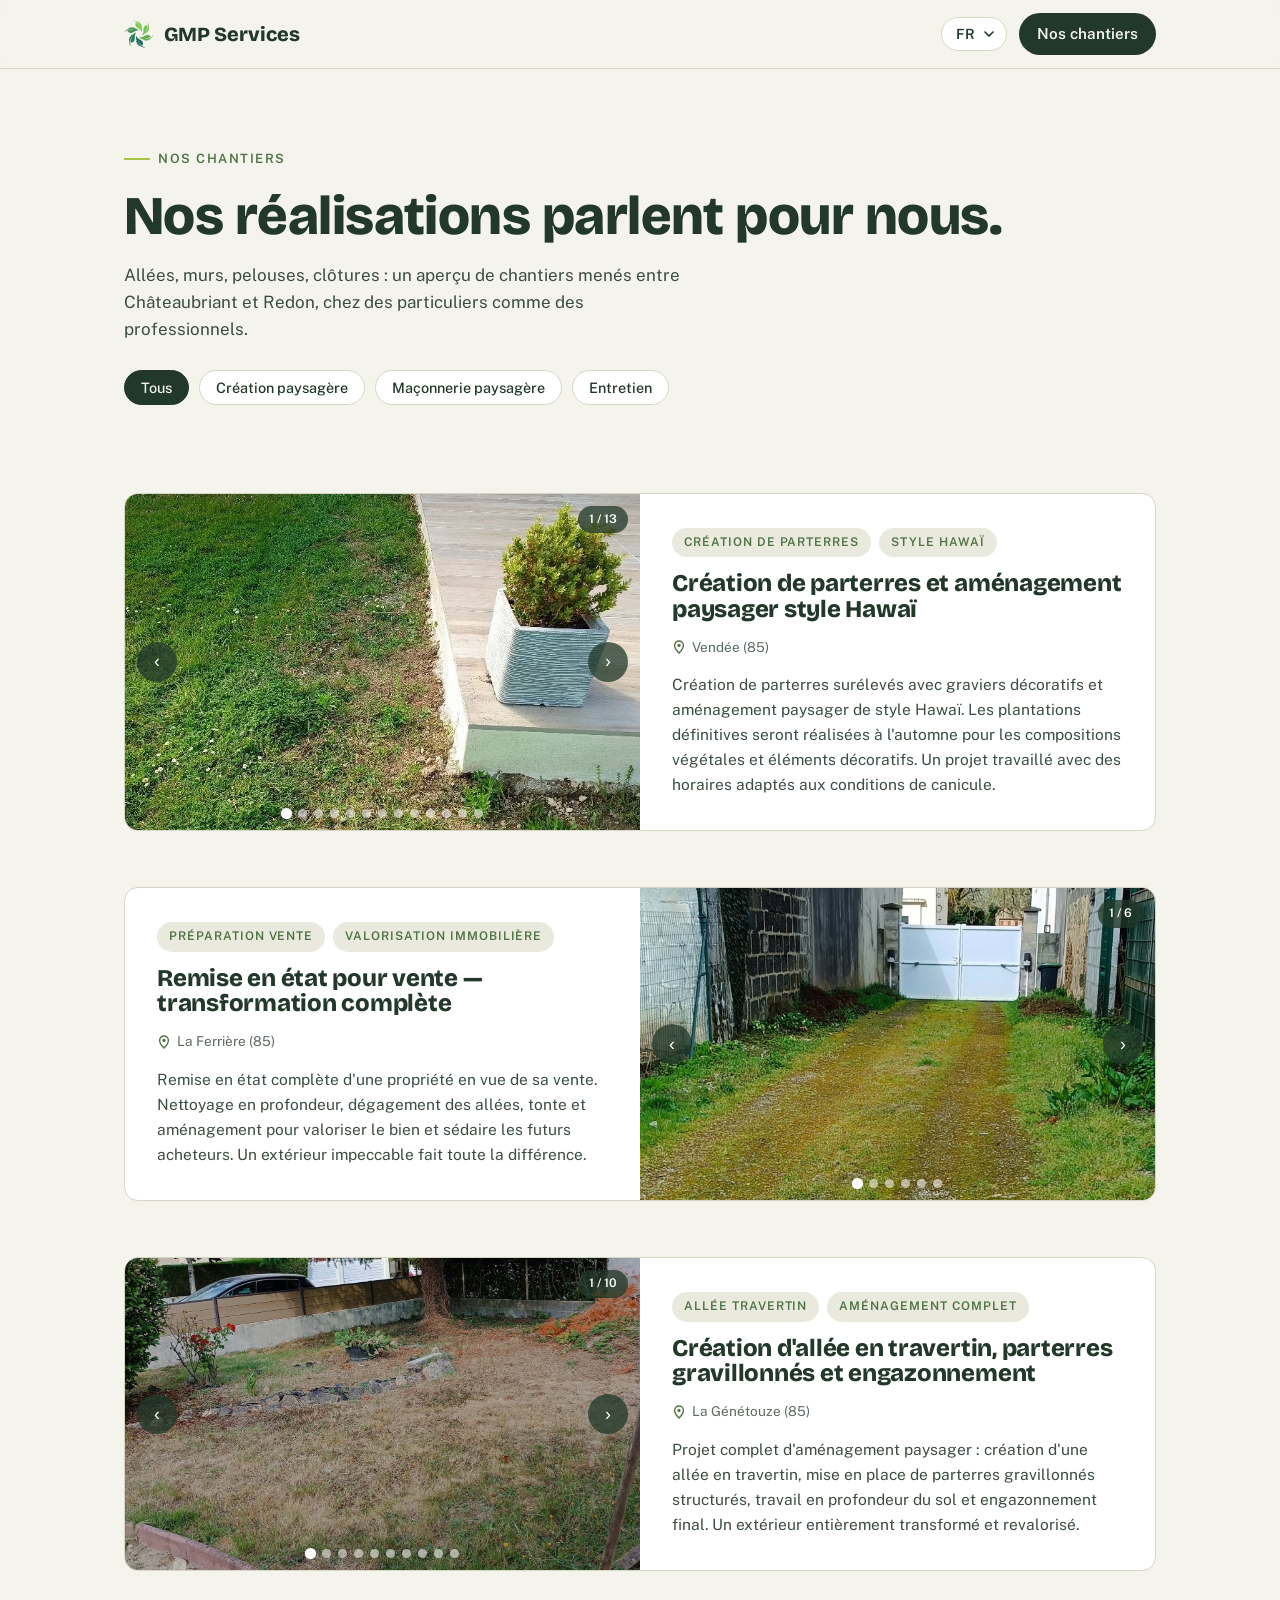
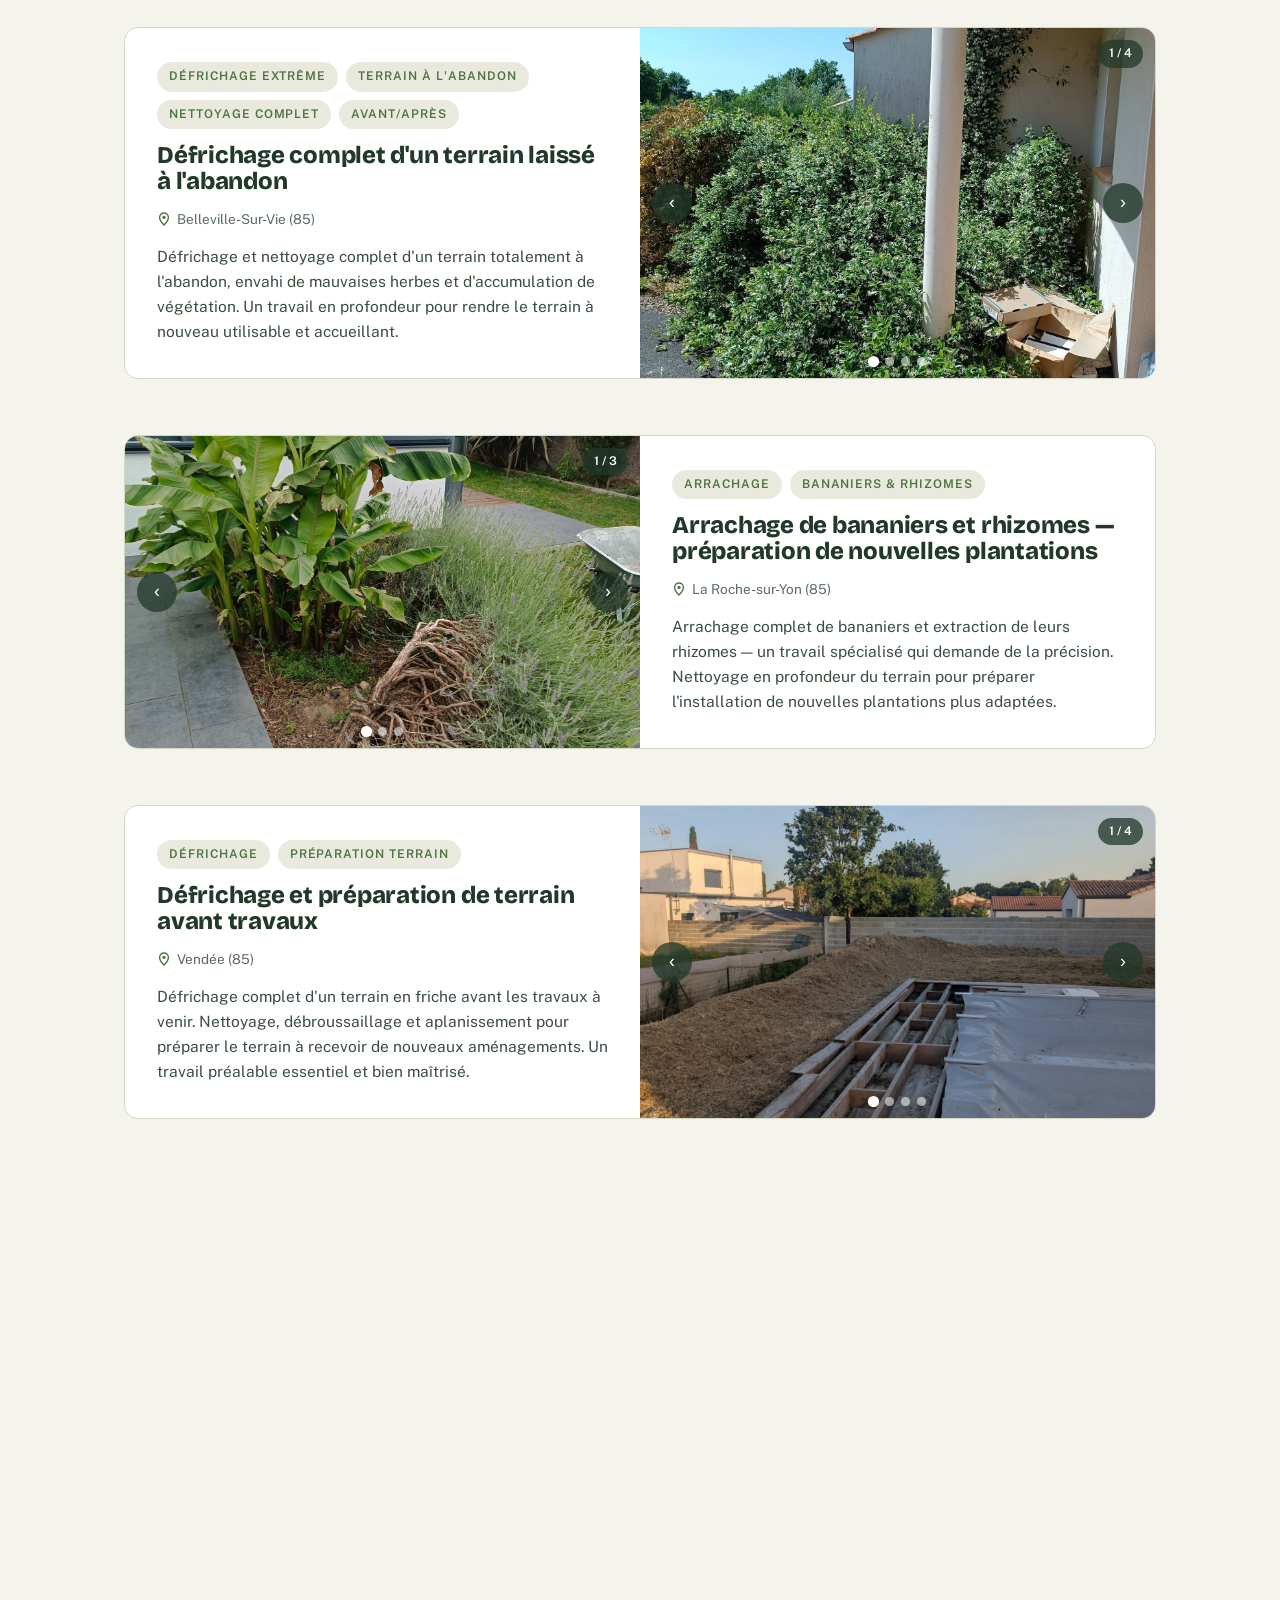
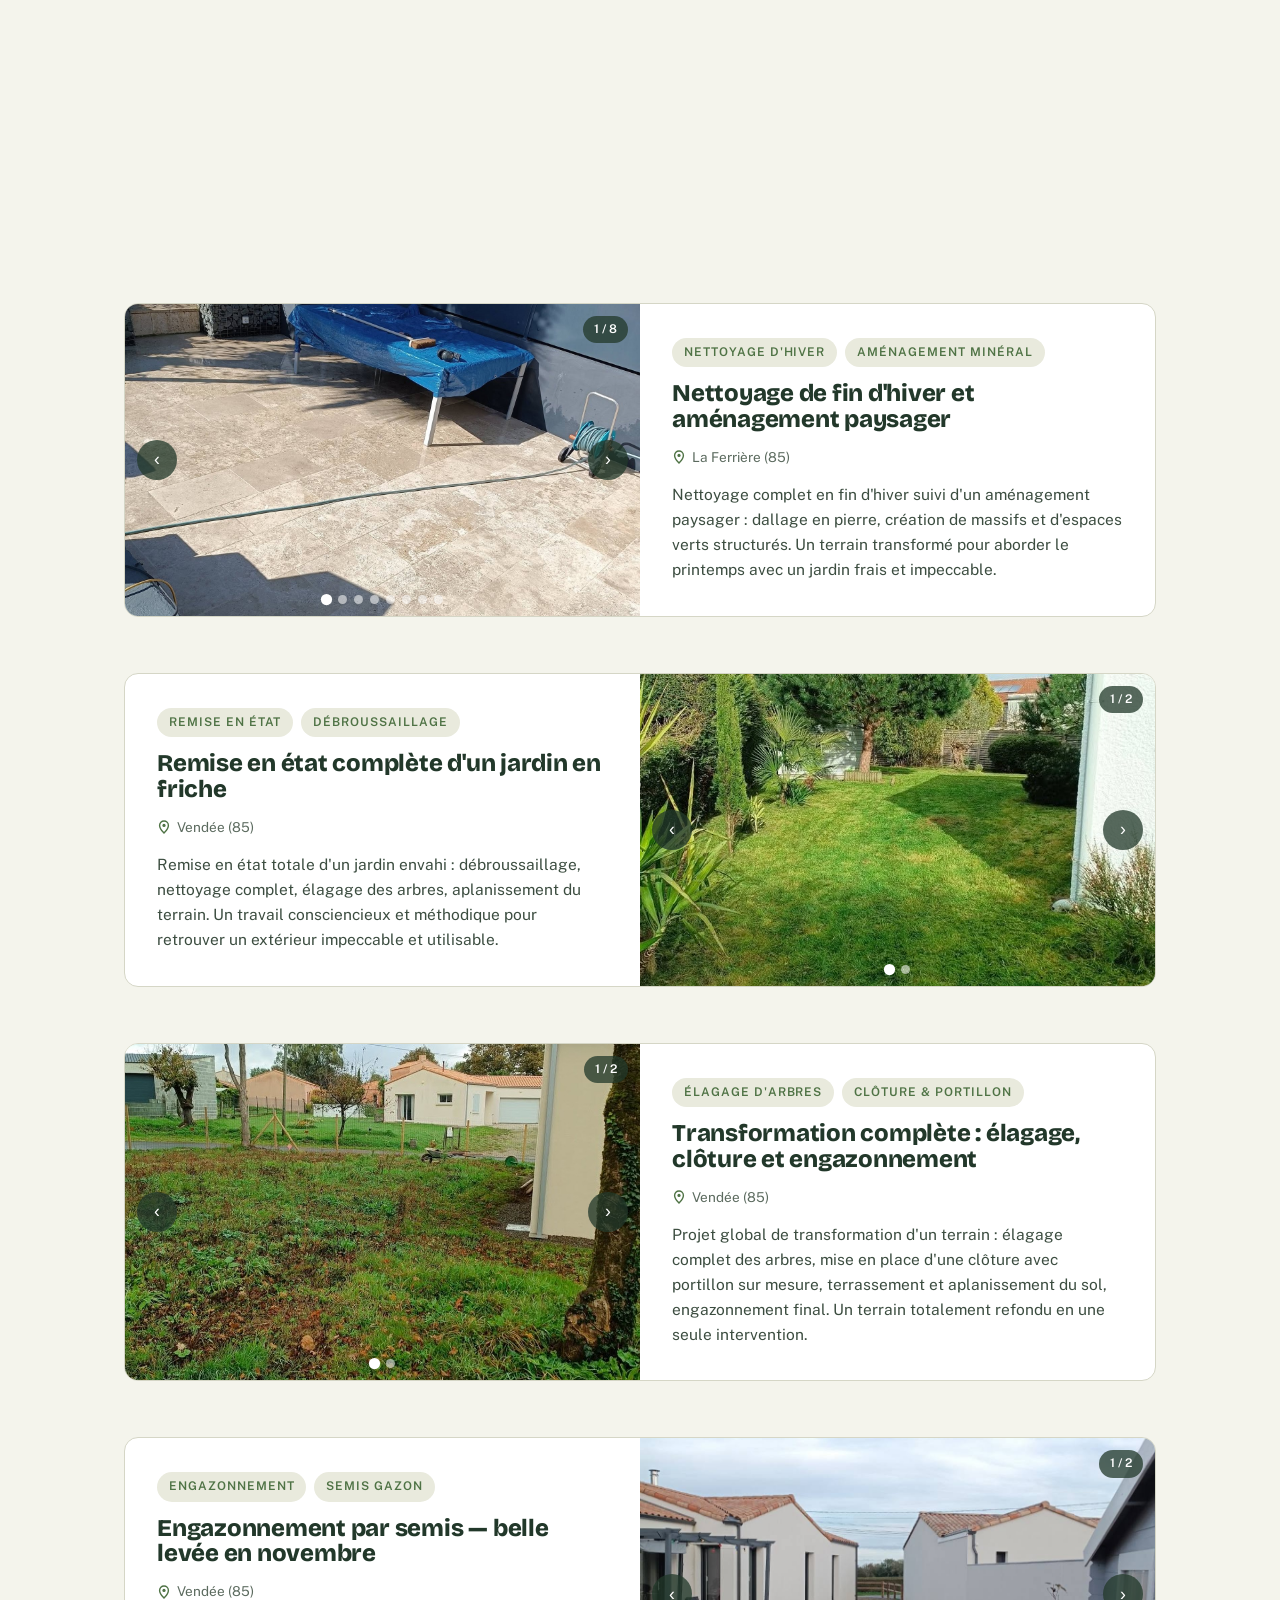
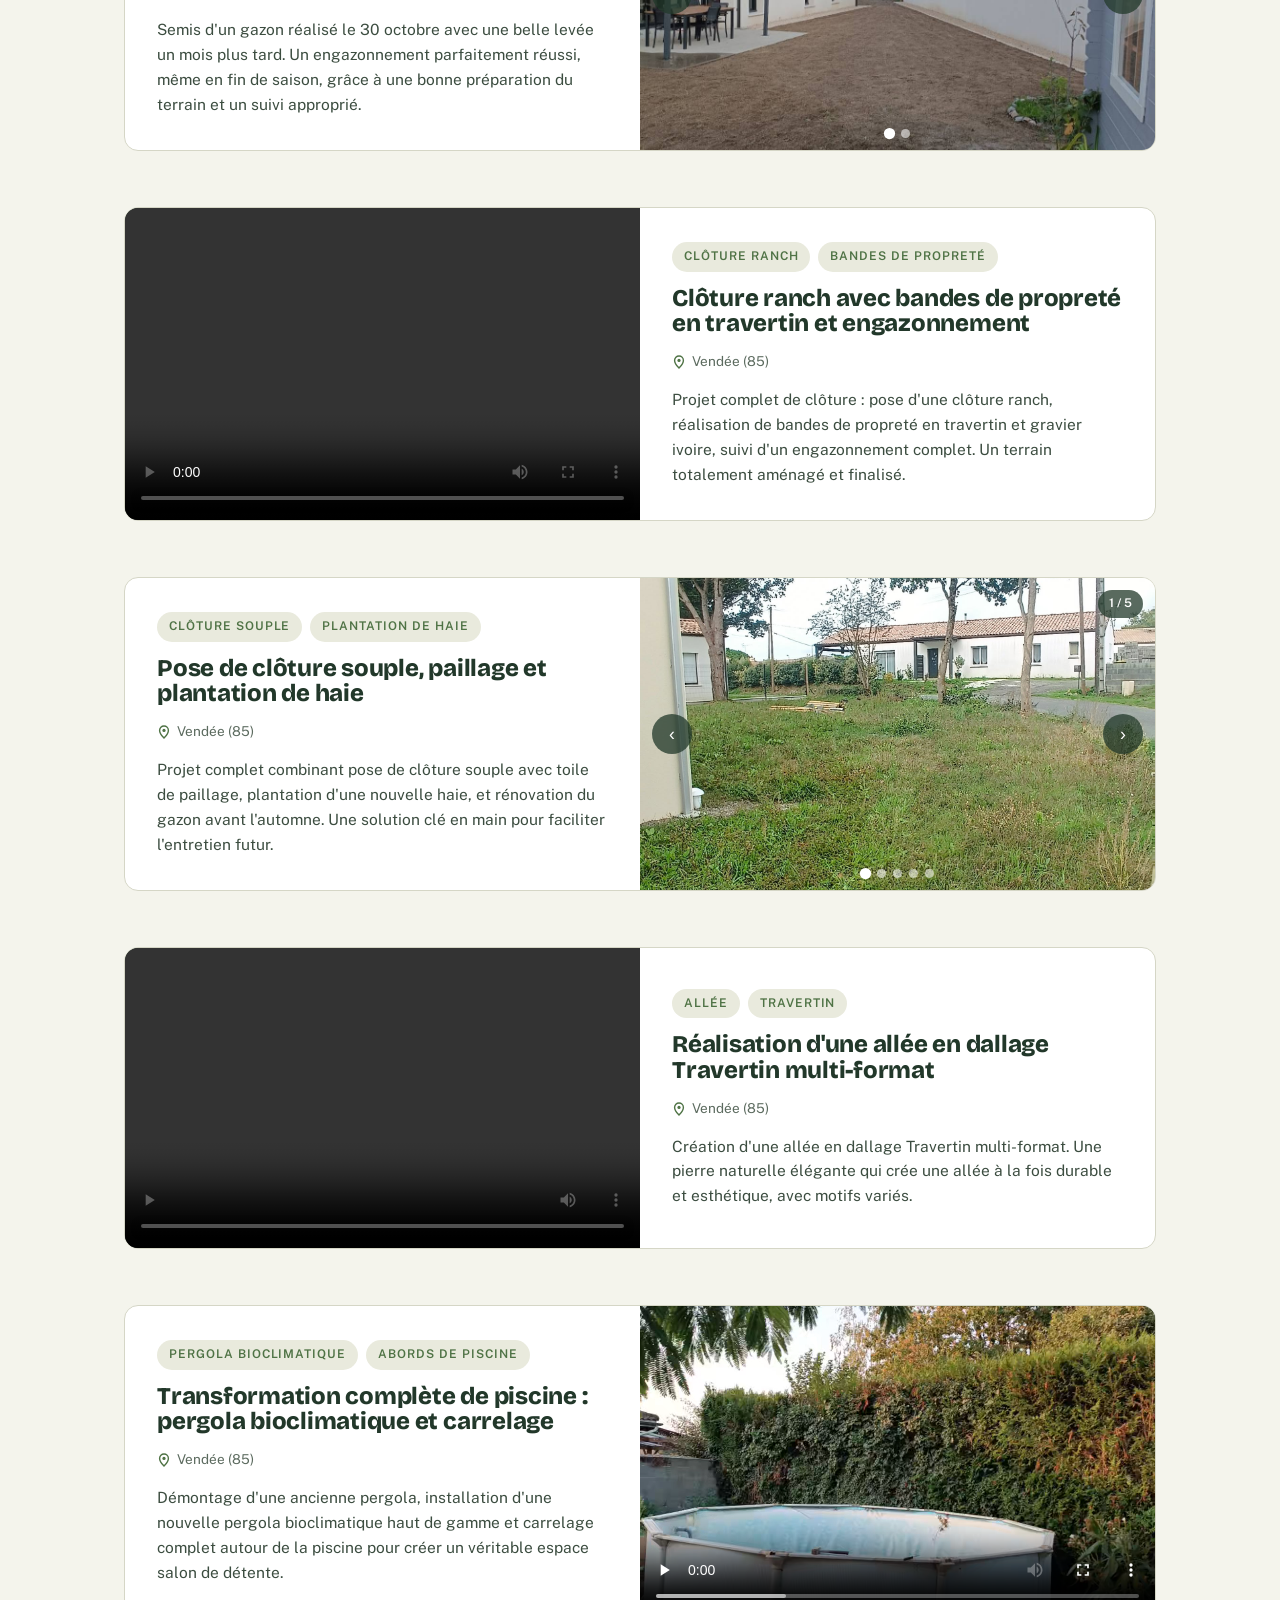
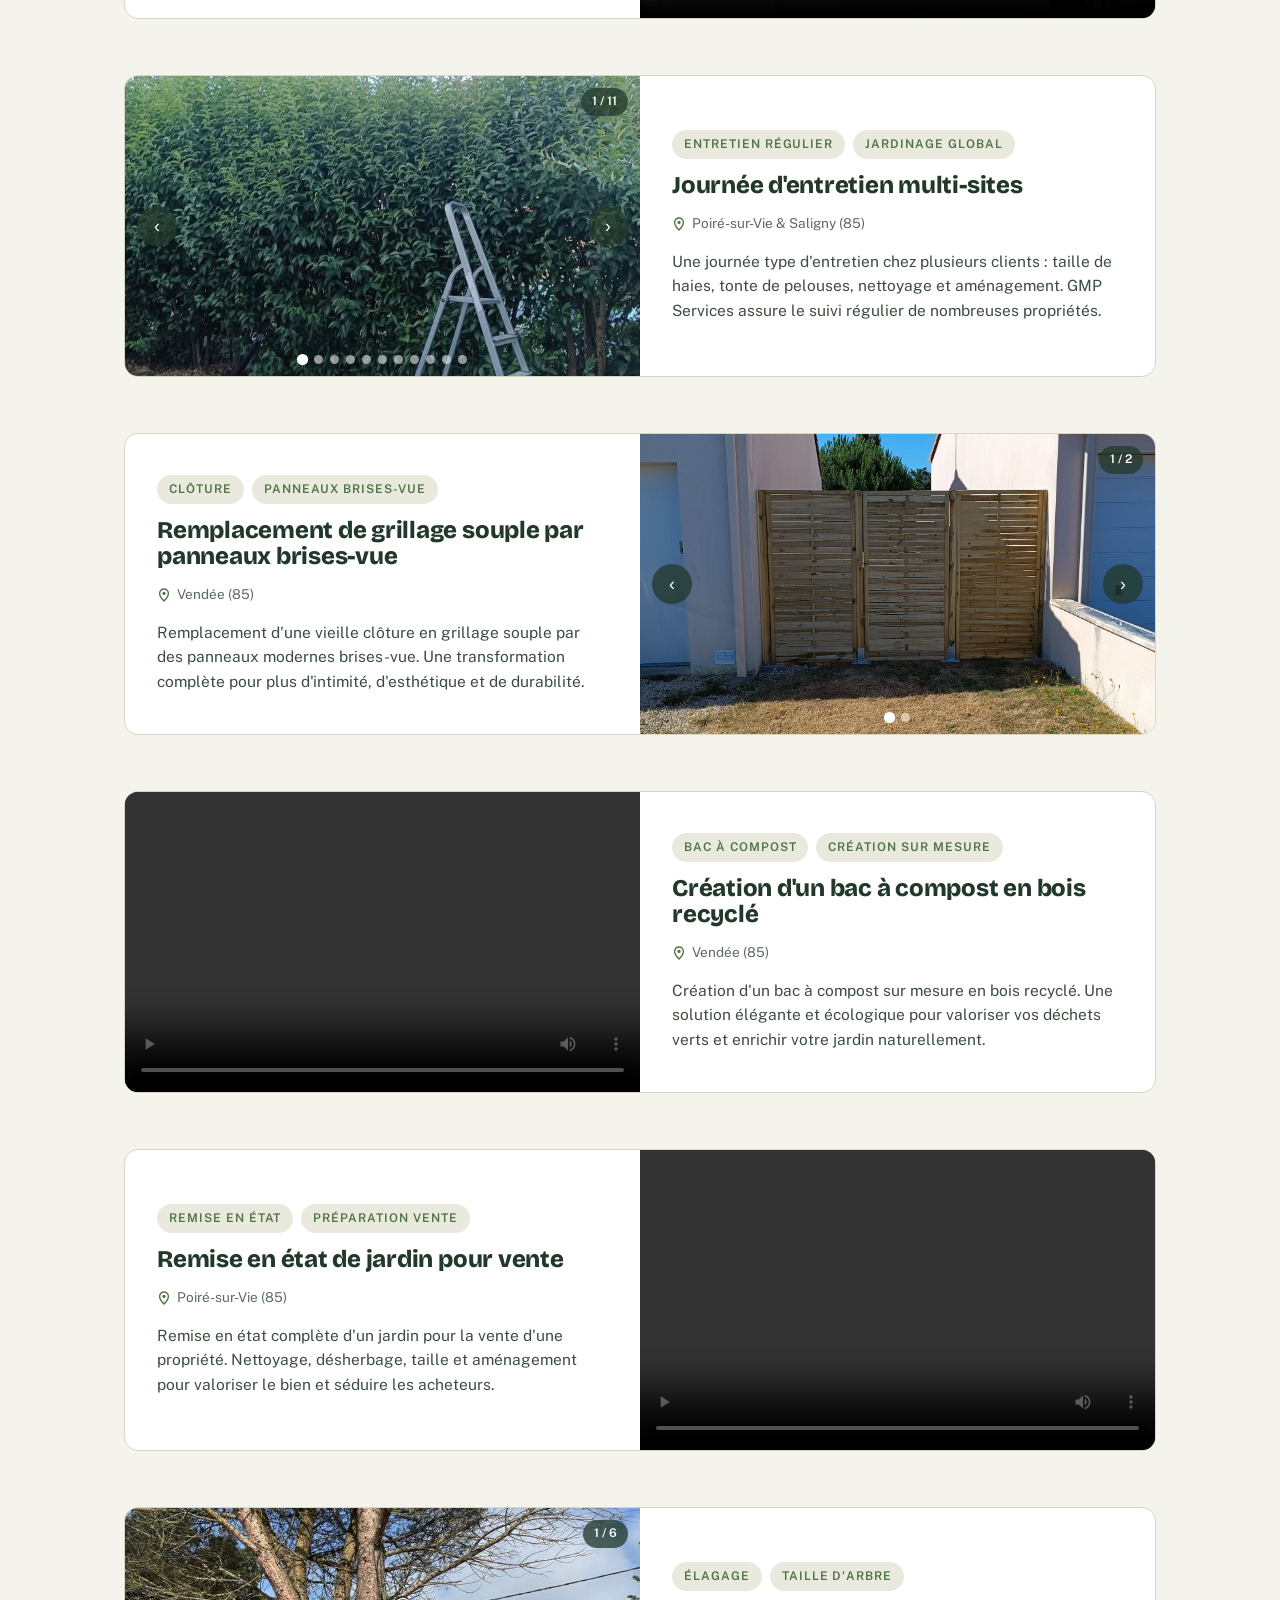
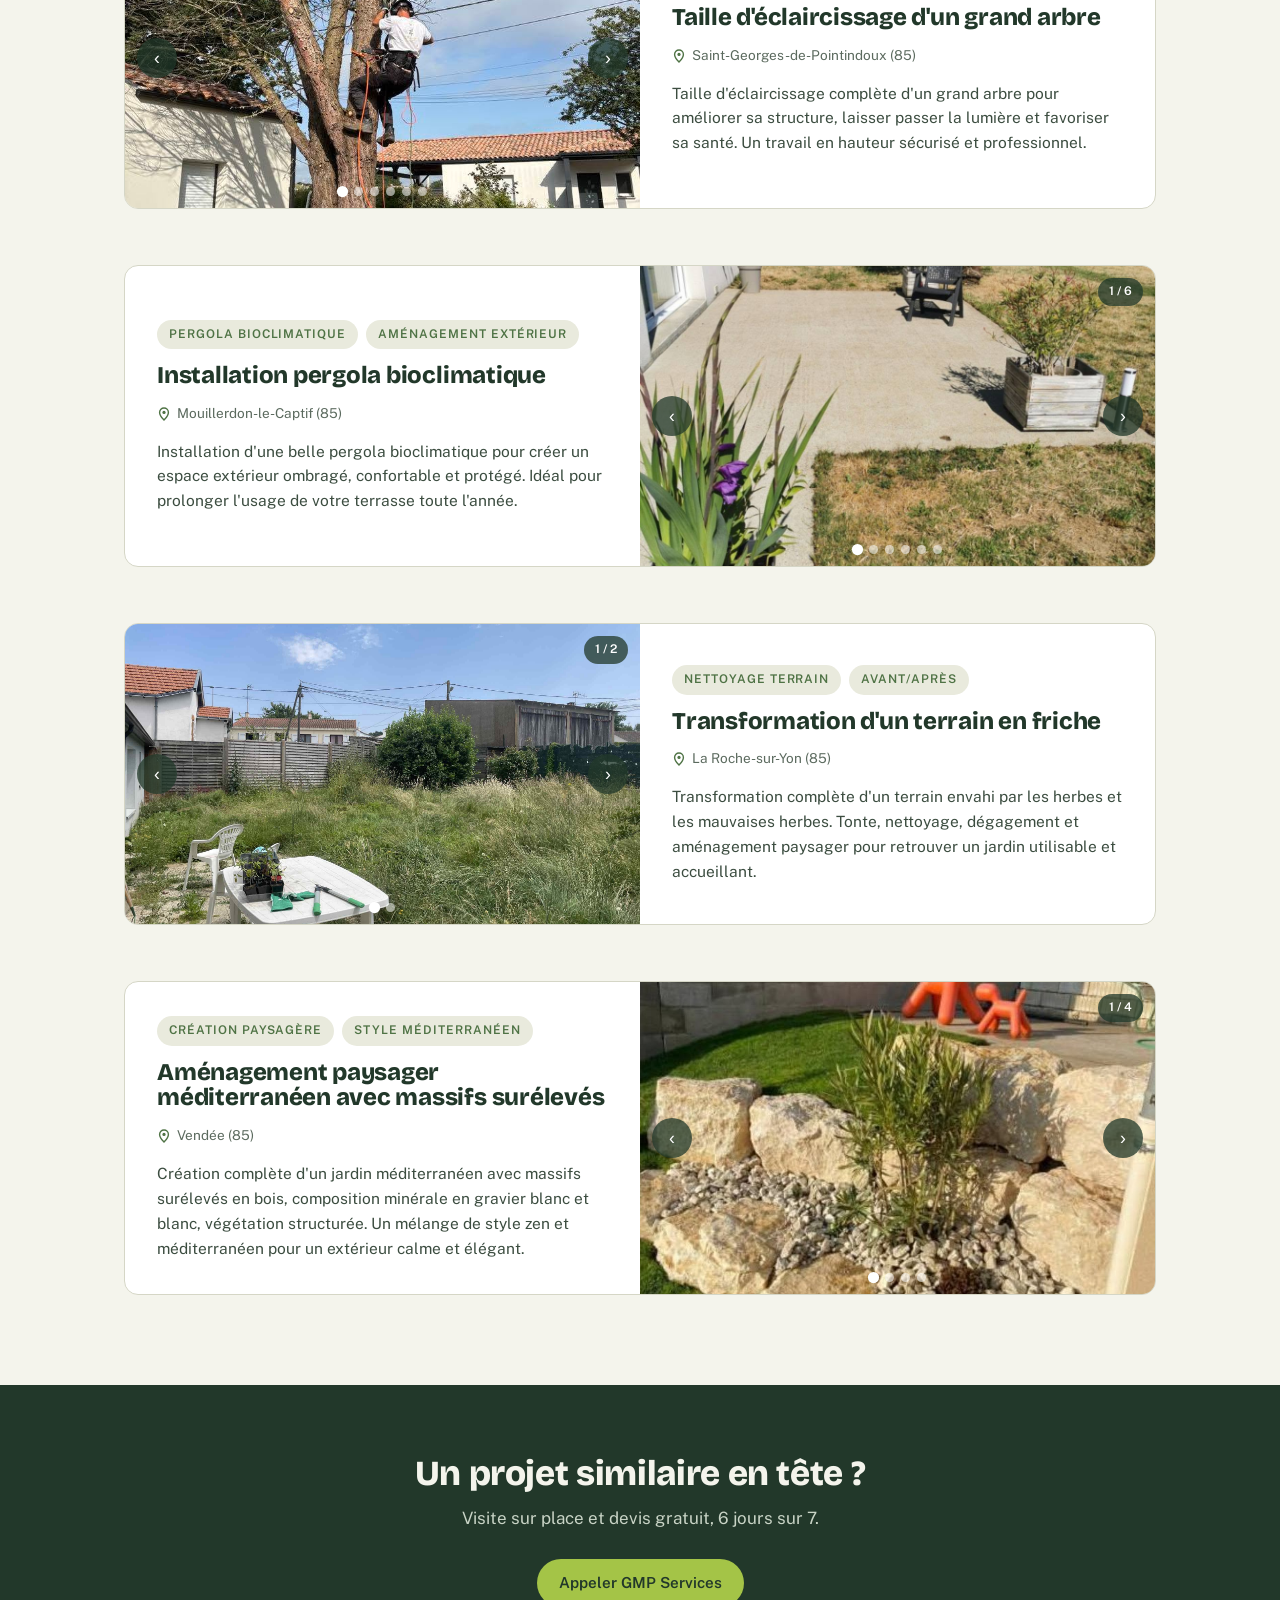
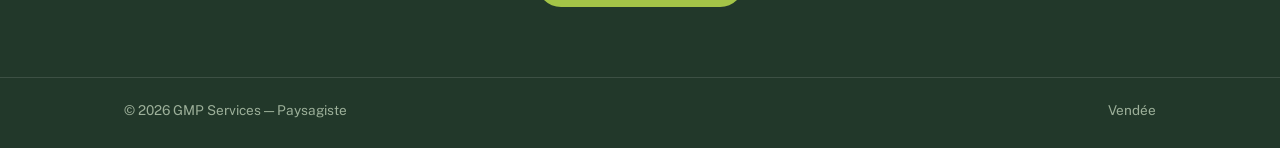
==== chantiers.html @ f5d2d81a "First commit" ====
<!DOCTYPE html>
<html lang="fr">
<head>
<meta charset="UTF-8">
<meta name="viewport" content="width=device-width, initial-scale=1.0">
<title>Nos chantiers — GMP Services, paysagiste</title>
<meta name="description" content="Découvrez les réalisations de GMP Services : allées, murs de soutènement, engazonnement, clôtures et entretien de jardins entre Châteaubriant et Redon.">
<link rel="preconnect" href="https://fonts.googleapis.com">
<link rel="preconnect" href="https://fonts.gstatic.com" crossorigin>
<link href="https://fonts.googleapis.com/css2?family=Bricolage+Grotesque:opsz,wght@12..96,400;12..96,600;12..96,800&family=Public+Sans:ital,wght@0,400;0,500;0,600;1,400&display=swap" rel="stylesheet">
<link rel="stylesheet" href="/assets/css/chantiers.css">
<link rel="icon" href="/assets/media/logo.svg" type="image/svg+xml">
</head>
<body>

<header>
  <div class="wrap nav">
    <a class="brand" href="/">
      <img src="/assets/media/logo.svg" alt="GMP Services" width="30" height="30">
      GMP Services
    </a>
    
    <div class="nav-actions">
      <select class="lang" id="lang-select" aria-label="Langue / Language">
        <option value="fr" selected>FR</option>
        <option value="en">EN</option>
      </select>
      <a class="btn" href="/chantiers.html" data-i18n="nav.chantiers">Nos chantiers</a>
    </div>
  </div>
</header>

<main>
  <div class="page-head">
    <div class="wrap">
      <span class="eyebrow" data-i18n="head.eyebrow">Nos chantiers</span>
      <h1 data-i18n="head.title">Nos réalisations parlent pour nous.</h1>
      <p data-i18n="head.lede">Allées, murs, pelouses, clôtures : un aperçu de chantiers menés entre Châteaubriant et Redon, chez des particuliers comme des professionnels.</p>
      <div class="filters" id="filters" role="group" aria-label="Filtrer les chantiers">
        <button class="active" data-filter="all" data-i18n="filter.all">Tous</button>
        <button data-filter="creation" data-i18n="filter.creation">Création paysagère</button>
        <button data-filter="maconnerie" data-i18n="filter.maconnerie">Maçonnerie paysagère</button>
        <button data-filter="entretien" data-i18n="filter.entretien">Entretien</button>
      </div>
    </div>
  </div>

  <div class="wrap">
    <div class="chantiers" id="chantiers"><!-- généré par le script --></div>
  </div>

  <div class="cta-band">
    <h2 data-i18n="cta.title">Un projet similaire en tête ?</h2>
    <p data-i18n="cta.lede">Visite sur place et devis gratuit, 6 jours sur 7.</p>
    <!-- TODO : remplacer par le vrai numéro -->
    <a class="btn leaf" href="tel:+33764430107" data-i18n="cta.btn">Appeler GMP Services</a>
  </div>
</main>

<footer>
  <div class="wrap">
    <span data-i18n="footer.left">© 2026 GMP Services — Paysagiste</span>
    <span data-i18n="footer.right">Vendée</span>
  </div>
</footer>


<script src="/assets/js/chantiers.js"></script>

</body>
</html>
---- assets/css/chantiers.css ----
:root {
     --ink: #22382a;
     --moss: #4f7345;
     --leaf: #a4c447;
     --stone: #a89f8d;
     --paper: #f4f4ec;
     --paper-2: #e9eadd;
     --line: #d5d6c6;
     --radius: 14px;
     --max: 1080px;
 }

 * {
     margin: 0;
     padding: 0;
     box-sizing: border-box
 }

 html {
     scroll-behavior: smooth
 }

 body {
     font-family: "Public Sans", system-ui, sans-serif;
     color: var(--ink);
     background: var(--paper);
     line-height: 1.6;
     font-size: 17px
 }

 h1,
 h2,
 h3 {
     font-family: "Bricolage Grotesque", sans-serif;
     line-height: 1.08;
     letter-spacing: -.01em
 }

 a {
     color: inherit
 }

 .wrap {
     max-width: var(--max);
     margin: 0 auto;
     padding: 0 24px
 }

 /* ---------- Header (identique à l'accueil) ---------- */
 header {
     position: sticky;
     top: 0;
     z-index: 50;
     background: rgba(244, 244, 236, .92);
     backdrop-filter: blur(8px);
     border-bottom: 1px solid var(--line)
 }

 .nav {
     display: flex;
     align-items: center;
     justify-content: space-between;
     height: 68px;
     gap: 14px
 }

 .brand {
     display: flex;
     align-items: center;
     gap: 10px;
     text-decoration: none;
     font-family: "Bricolage Grotesque", sans-serif;
     font-weight: 800;
     font-size: 1.25rem
 }

 .nav ul {
     display: flex;
     gap: 28px;
     list-style: none
 }

 .nav ul a {
     text-decoration: none;
     font-weight: 500;
     font-size: .95rem;
     opacity: .85
 }

 .nav ul a:hover {
     opacity: 1;
     color: var(--moss)
 }

 .nav ul a.active {
     color: var(--moss);
     opacity: 1;
     font-weight: 600
 }

 .nav-actions {
     display: flex;
     align-items: center;
     gap: 12px
 }

 .btn {
     display: inline-block;
     background: var(--ink);
     color: var(--paper);
     text-decoration: none;
     font-weight: 600;
     padding: 12px 22px;
     border-radius: 999px;
     font-size: .95rem;
     transition: background .2s ease, transform .2s ease
 }

 .btn:hover {
     background: var(--moss);
     transform: translateY(-1px)
 }

 .btn.leaf {
     background: var(--leaf);
     color: var(--ink)
 }

 .btn.leaf:hover {
     background: #b5d45c
 }

 .nav .btn {
     padding: 9px 18px
 }

 .lang {
     font-family: inherit;
     font-size: .88rem;
     font-weight: 600;
     color: var(--ink);
     background: #fff;
     border: 1px solid var(--line);
     border-radius: 999px;
     padding: 8px 30px 8px 14px;
     cursor: pointer;
     appearance: none;
     background-image: url("data:image/svg+xml;charset=utf-8,%3Csvg xmlns='http://www.w3.org/2000/svg' width='10' height='6'%3E%3Cpath d='M1 1l4 4 4-4' stroke='%2322382a' stroke-width='1.6' fill='none' stroke-linecap='round'/%3E%3C/svg%3E");
     background-repeat: no-repeat;
     background-position: right 12px center;
 }

 .lang:hover {
     border-color: var(--moss)
 }

 @media(max-width:820px) {
     .nav ul {
         display: none
     }
 }

 /* ---------- Intro ---------- */
 .page-head {
     padding: 72px 0 40px
 }

 .eyebrow {
     display: inline-flex;
     align-items: center;
     gap: 8px;
     font-size: .8rem;
     font-weight: 600;
     text-transform: uppercase;
     letter-spacing: .12em;
     color: var(--moss);
     margin-bottom: 18px
 }

 .eyebrow::before {
     content: "";
     width: 26px;
     height: 2px;
     background: var(--leaf)
 }

 .page-head h1 {
     font-size: clamp(2.2rem, 5vw, 3.4rem);
     font-weight: 800;
     margin-bottom: 16px
 }

 .page-head p {
     max-width: 56ch;
     color: #3c4d40
 }

 /* ---------- Filtres ---------- */
 .filters {
     display: flex;
     gap: 10px;
     flex-wrap: wrap;
     padding: 26px 0 8px
 }

 .filters button {
     font-family: inherit;
     font-size: .9rem;
     font-weight: 500;
     cursor: pointer;
     background: #fff;
     border: 1px solid var(--line);
     border-radius: 999px;
     padding: 8px 16px;
     color: var(--ink);
     transition: background .2s ease, border-color .2s ease;
 }

 .filters button:hover {
     border-color: var(--moss)
 }

 .filters button.active {
     background: var(--ink);
     color: var(--paper);
     border-color: var(--ink)
 }

 /* ---------- Chantiers ---------- */
 .chantiers {
     display: flex;
     flex-direction: column;
     gap: 56px;
     padding: 40px 0 90px
 }

 .chantier {
     display: grid;
     grid-template-columns: 1fr 1fr;
     gap: 0;
     background: #fff;
     border: 1px solid var(--line);
     border-radius: var(--radius);
     overflow: hidden;
 }

 .chantier:nth-child(even) .carousel {
     order: 2
 }

 @media(max-width:860px) {
     .chantier {
         grid-template-columns: 1fr
     }

     .chantier:nth-child(even) .carousel {
         order: 0
     }
 }

 .chantier.hidden {
     display: none
 }

 .chantier-body {
     padding: 34px 32px;
     display: flex;
     flex-direction: column;
     gap: 14px;
     justify-content: center
 }

 .chantier-tags {
     display: flex;
     gap: 8px;
     flex-wrap: wrap
 }

 .tag {
     font-size: .75rem;
     font-weight: 600;
     text-transform: uppercase;
     letter-spacing: .08em;
     background: var(--paper-2);
     border-radius: 999px;
     padding: 5px 12px;
     color: var(--moss)
 }

 .chantier-body h2 {
     font-size: 1.5rem;
     font-weight: 800
 }

 .chantier-body .lieu {
     font-size: .85rem;
     color: #5b6a5e;
     display: flex;
     align-items: center;
     gap: 6px
 }

 .chantier-body p.desc {
     font-size: .97rem;
     color: #3c4d40
 }

 /* ---------- Carousel ---------- */
 .carousel {
     position: relative;
     background: var(--paper-2);
     min-height: 300px
 }

 .track {
     display: flex;
     height: 100%;
     overflow-x: auto;
     scroll-snap-type: x mandatory;
     scrollbar-width: none;
     -webkit-overflow-scrolling: touch
 }

 .track::-webkit-scrollbar {
     display: none
 }

 .slide {
     flex: 0 0 100%;
     scroll-snap-align: center;
     position: relative;
     min-height: 300px
 }

 .slide img,
 .slide video {
     position: absolute;
     inset: 0;
     width: 100%;
     height: 100%;
     object-fit: cover;
     display: block
 }

 .slide video {
     background: #1a2a1f
 }

 @media(max-width:860px) {

     .carousel,
     .slide {
         min-height: 260px
     }
 }

 .car-btn {
     position: absolute;
     top: 50%;
     transform: translateY(-50%);
     z-index: 2;
     width: 40px;
     height: 40px;
     border-radius: 50%;
     border: none;
     cursor: pointer;
     background: rgba(34, 56, 42, .75);
     color: #fff;
     font-size: 1.1rem;
     line-height: 1;
     display: grid;
     place-items: center;
     transition: background .2s ease;
 }

 .car-btn:hover {
     background: var(--ink)
 }

 .car-btn.prev {
     left: 12px
 }

 .car-btn.next {
     right: 12px
 }

 .car-dots {
     position: absolute;
     bottom: 12px;
     left: 0;
     right: 0;
     display: flex;
     gap: 7px;
     justify-content: center;
     z-index: 2
 }

 .car-dots button {
     width: 9px;
     height: 9px;
     border-radius: 50%;
     border: none;
     cursor: pointer;
     background: rgba(255, 255, 255, .55);
     padding: 0
 }

 .car-dots button.active {
     background: #fff;
     transform: scale(1.25)
 }

 .media-count {
     position: absolute;
     top: 12px;
     right: 12px;
     z-index: 2;
     background: rgba(34, 56, 42, .75);
     color: #fff;
     font-size: .75rem;
     font-weight: 600;
     border-radius: 999px;
     padding: 4px 11px;
 }

 /* ---------- CTA bas de page ---------- */
 .cta-band {
     background: var(--ink);
     color: var(--paper);
     text-align: center;
     padding: 70px 24px
 }

 .cta-band h2 {
     font-size: clamp(1.6rem, 3vw, 2.2rem);
     font-weight: 800;
     margin-bottom: 12px
 }

 .cta-band p {
     color: #c9d4c6;
     margin-bottom: 26px
 }

 footer {
     background: var(--ink);
     color: #9db09a;
     font-size: .85rem;
     border-top: 1px solid rgba(255, 255, 255, .12)
 }

 footer .wrap {
     display: flex;
     justify-content: space-between;
     gap: 16px;
     flex-wrap: wrap;
     padding-top: 22px;
     padding-bottom: 26px
 }

 .reveal {
     opacity: 0;
     transform: translateY(18px);
     transition: opacity .6s ease, transform .6s ease
 }

 .reveal.in {
     opacity: 1;
     transform: none
 }

 @media (prefers-reduced-motion: reduce) {
     html {
         scroll-behavior: auto
     }

     .reveal {
         opacity: 1;
         transform: none;
         transition: none
     }

     .track {
         scroll-behavior: auto
     }
 }
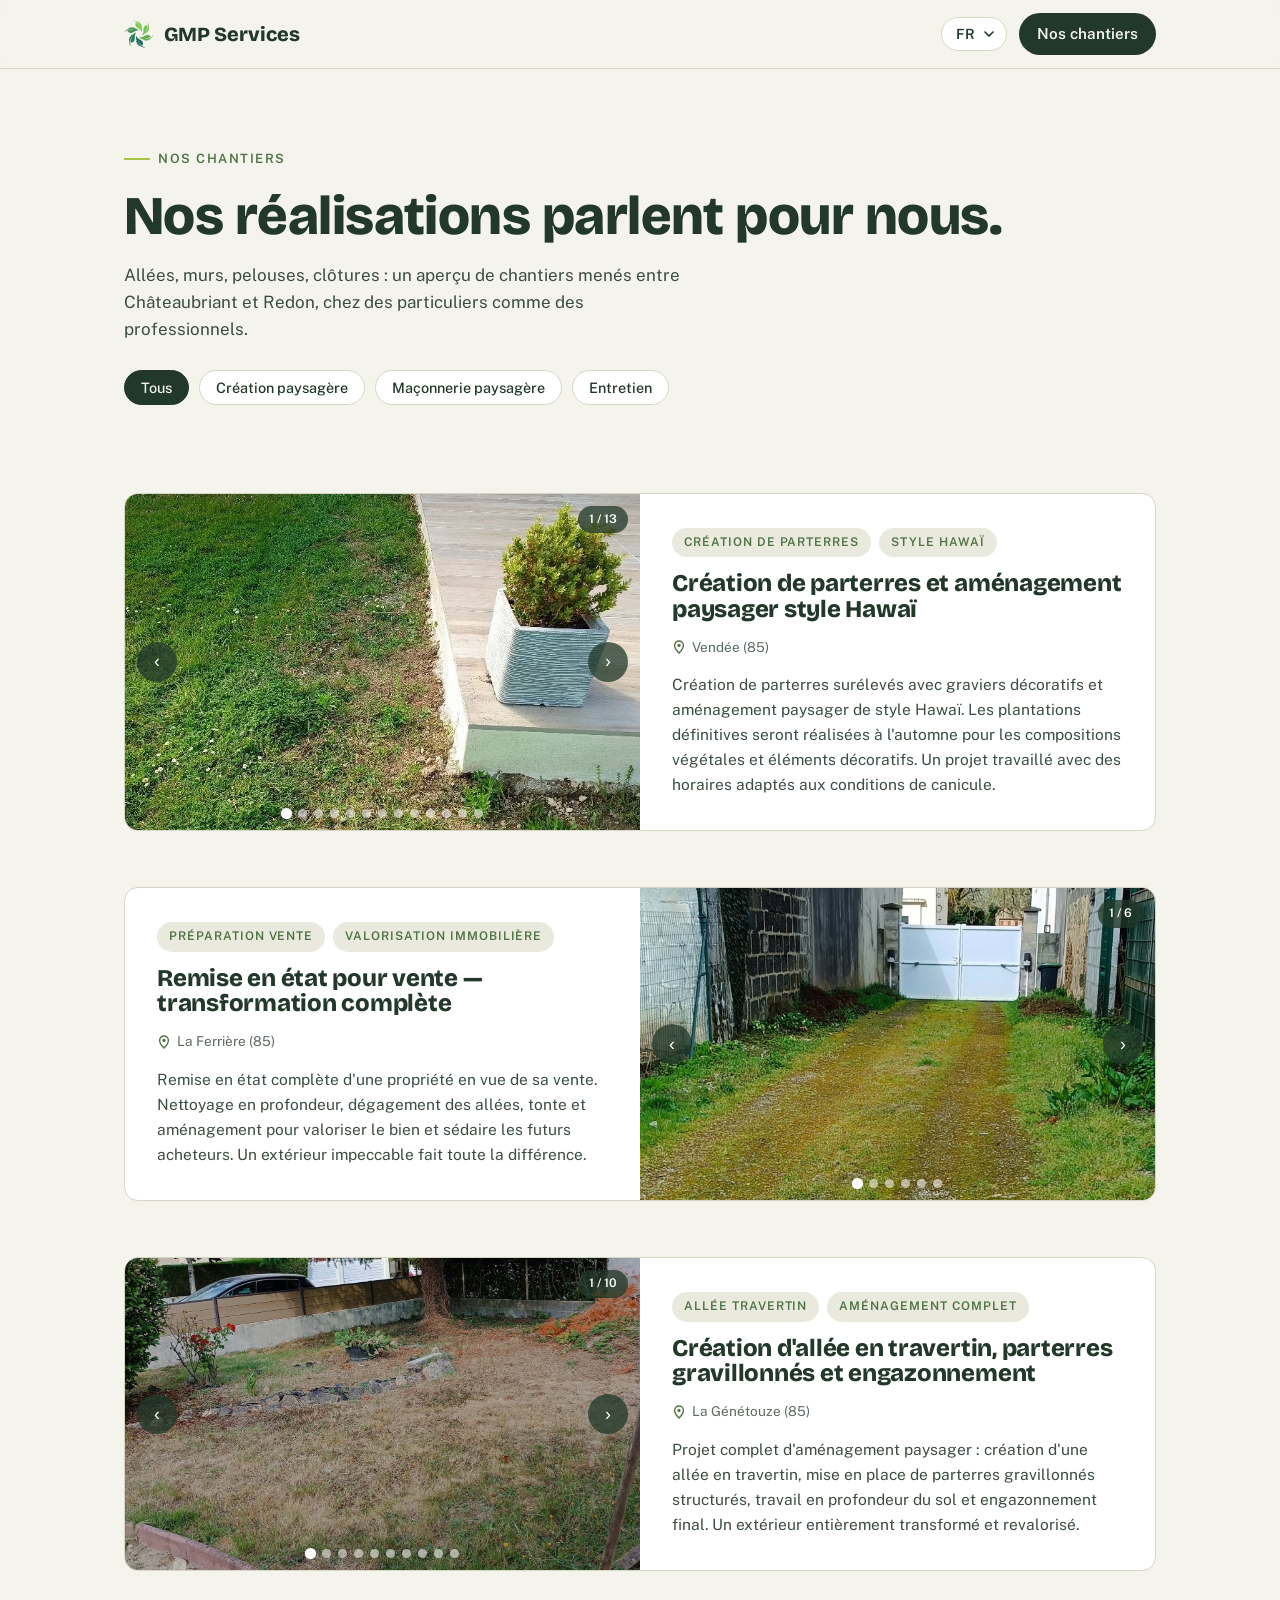
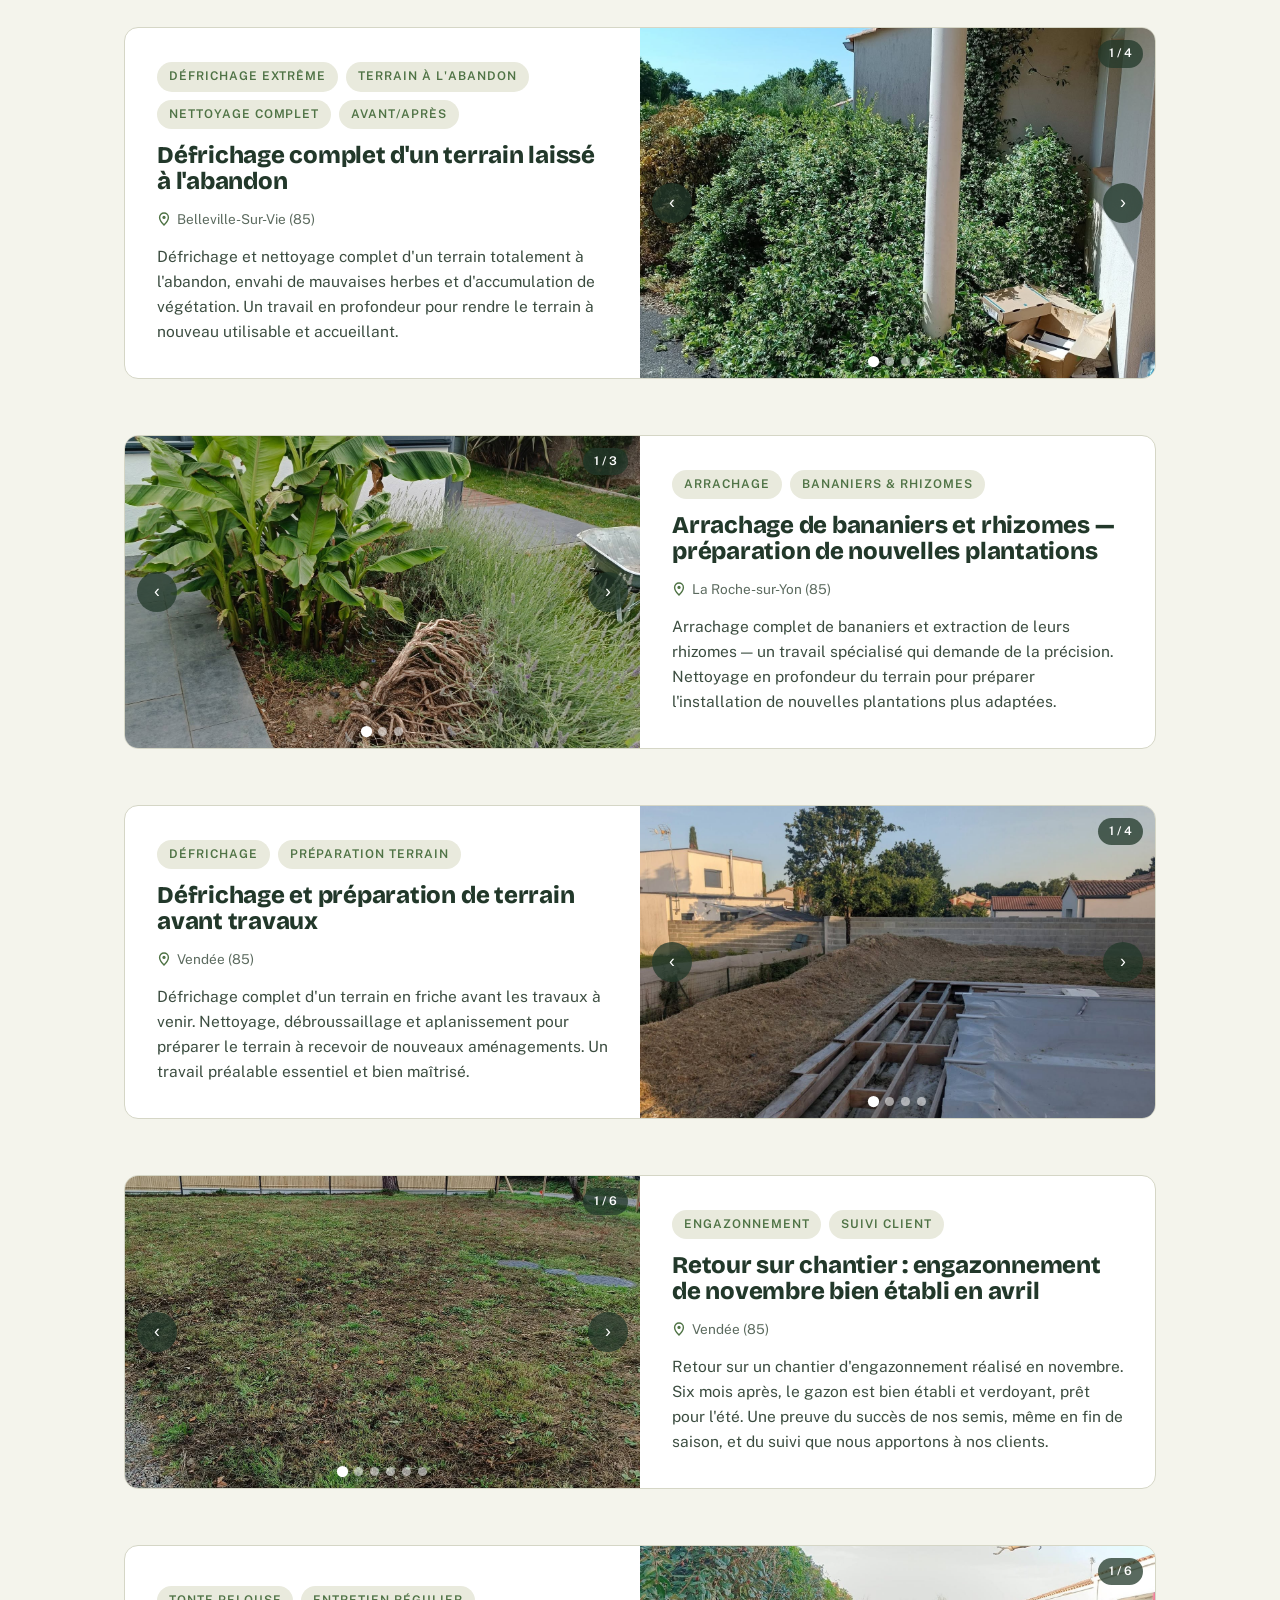
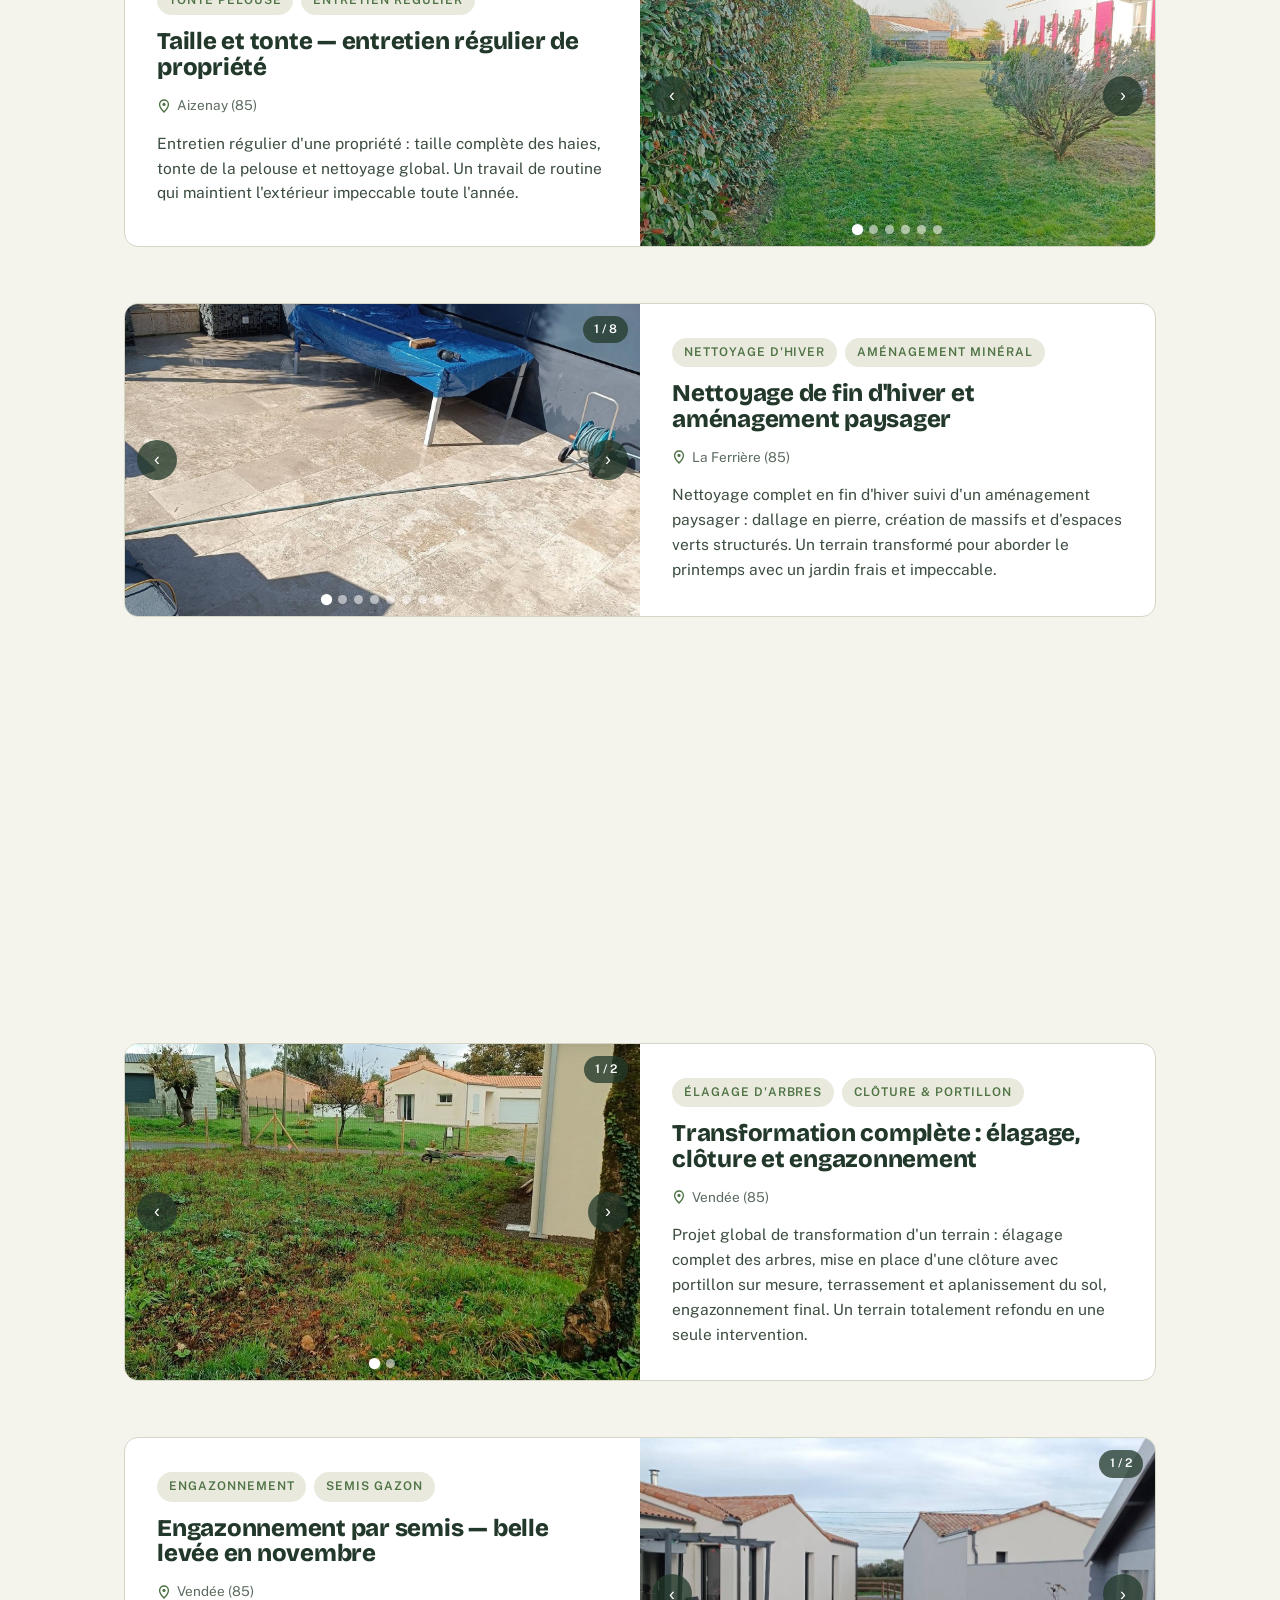
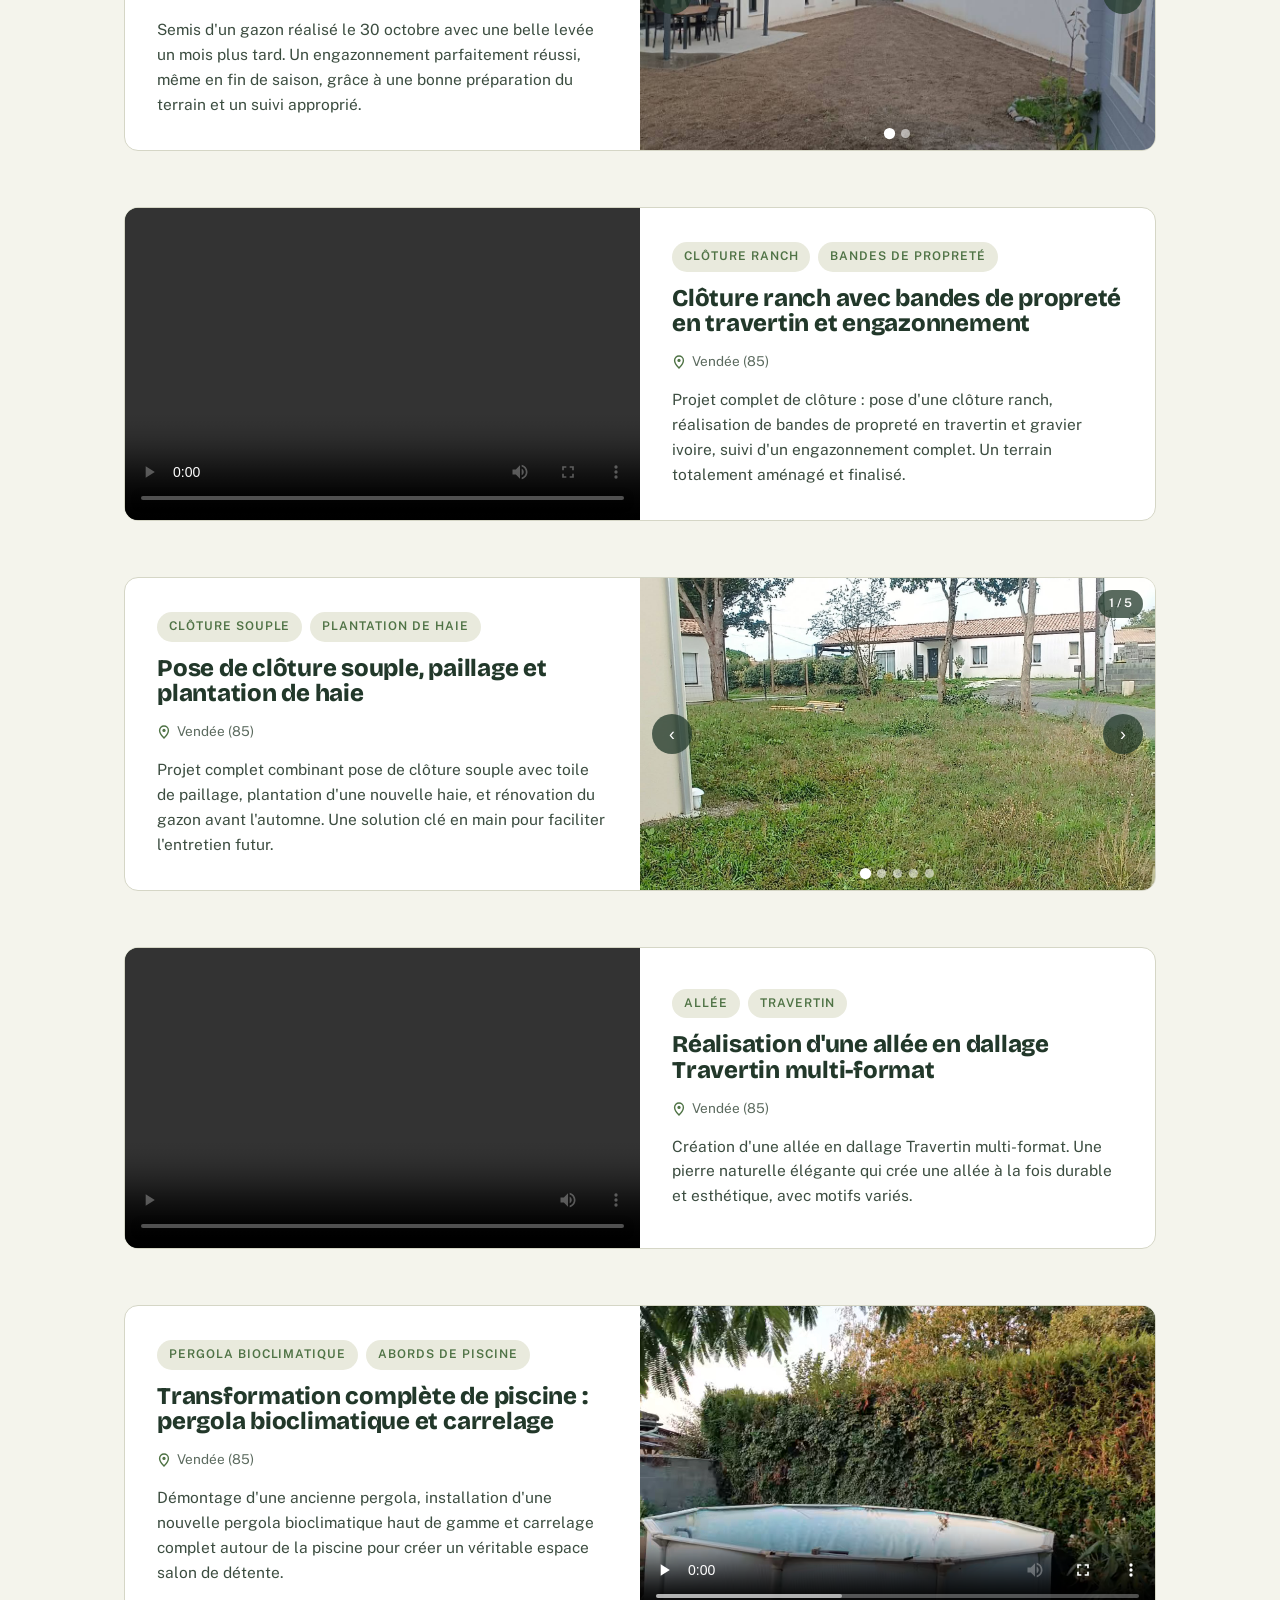
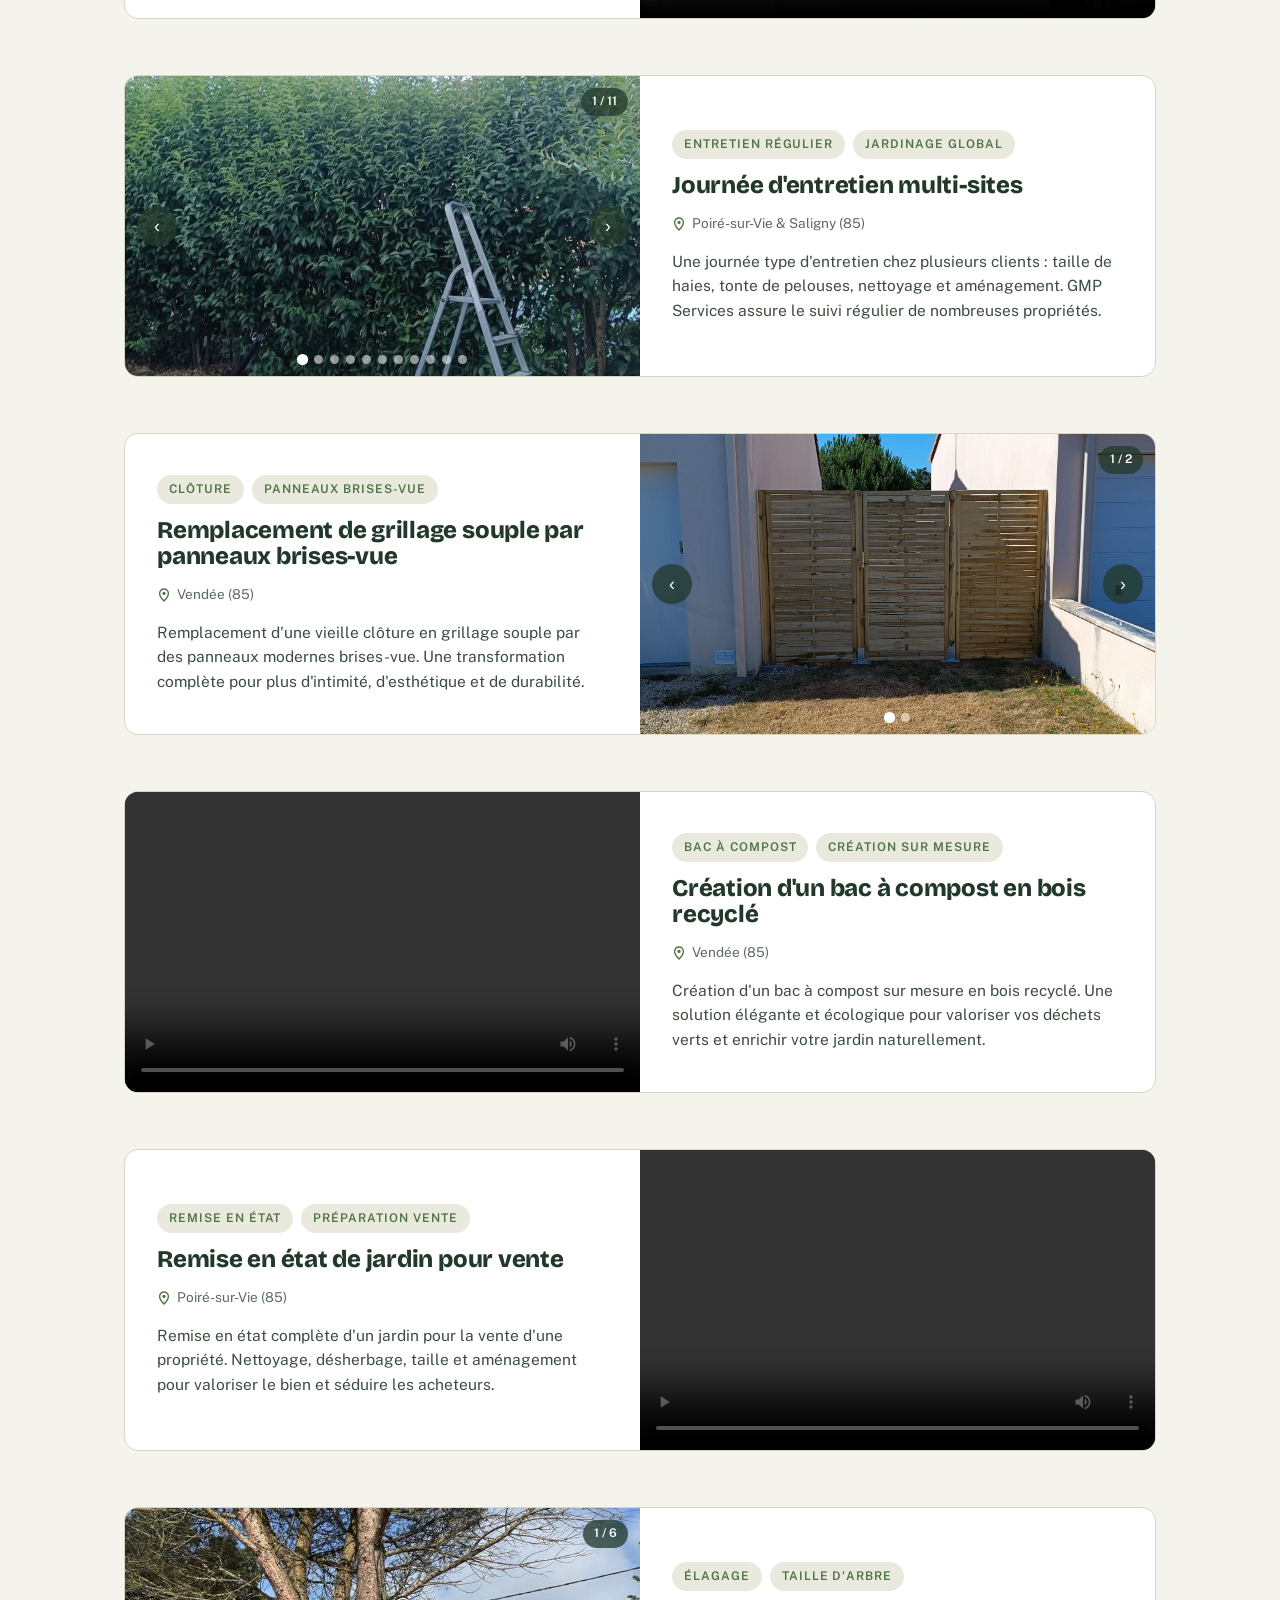
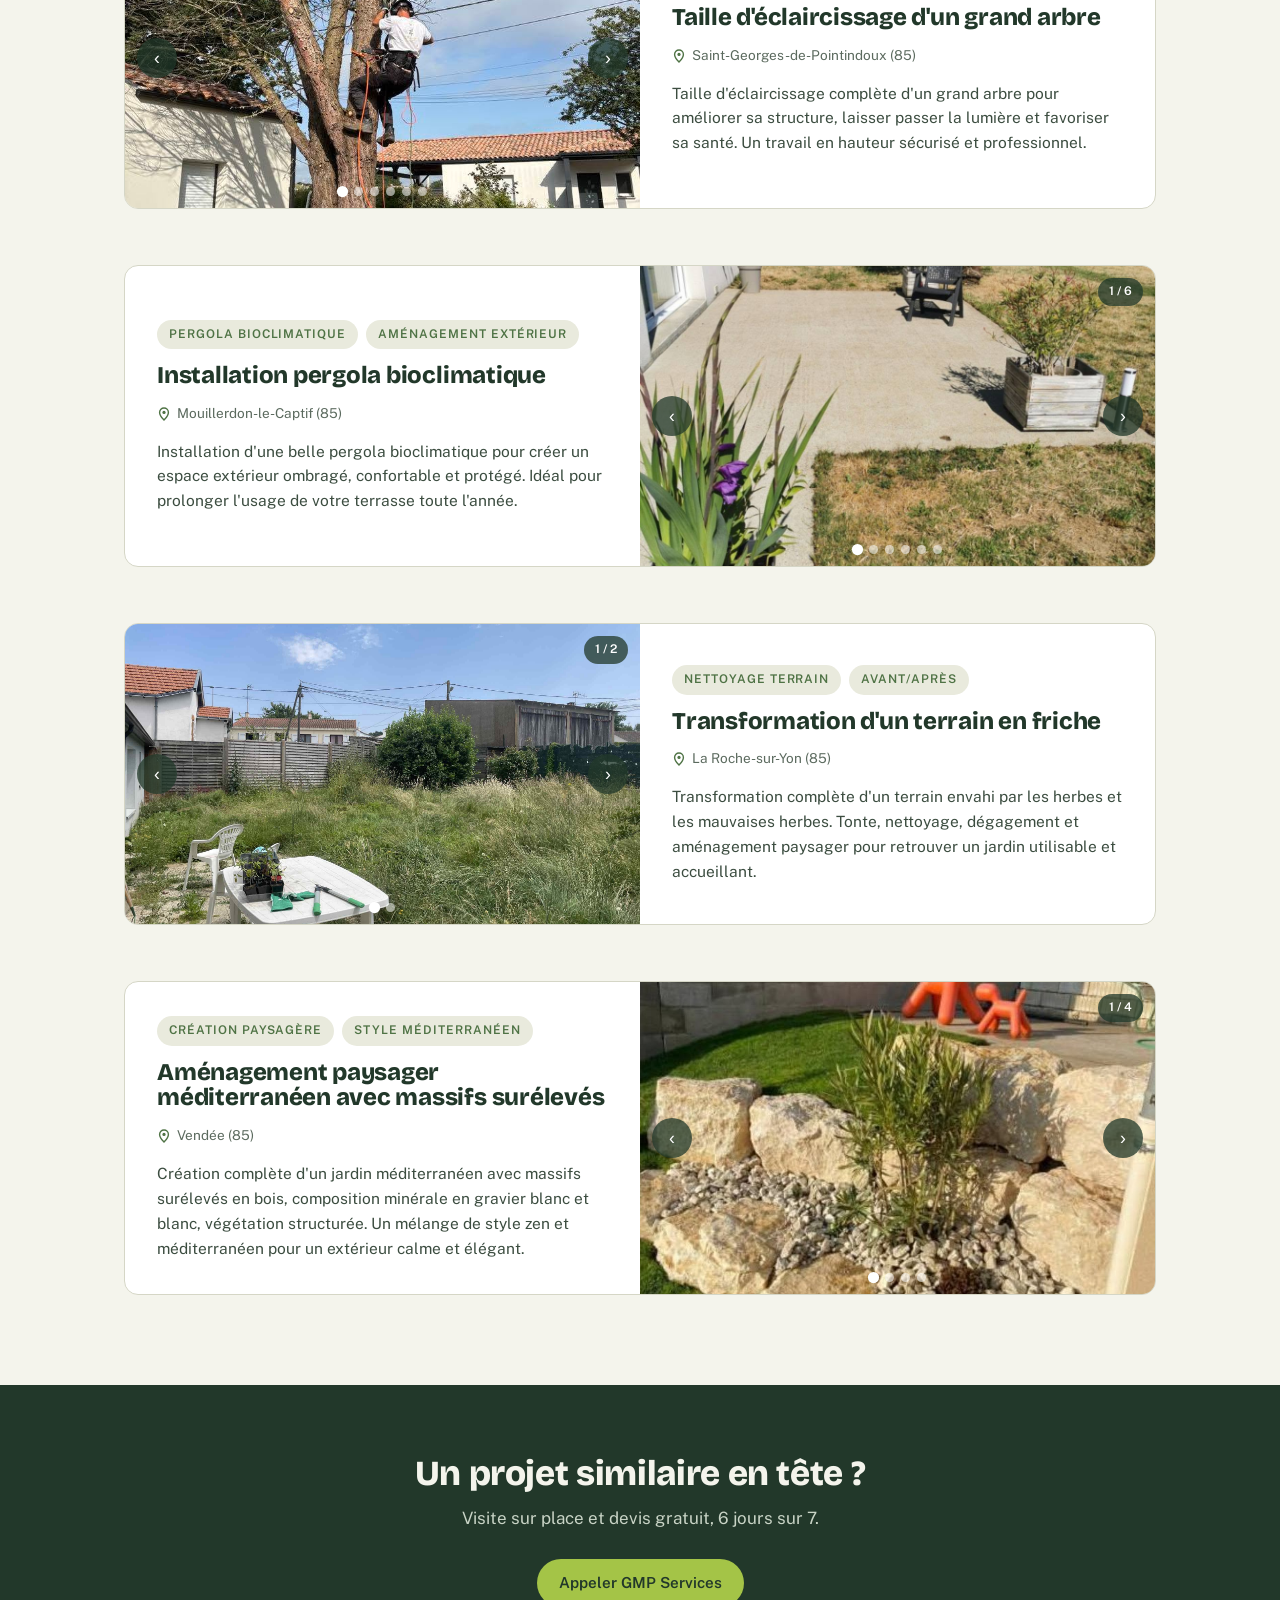
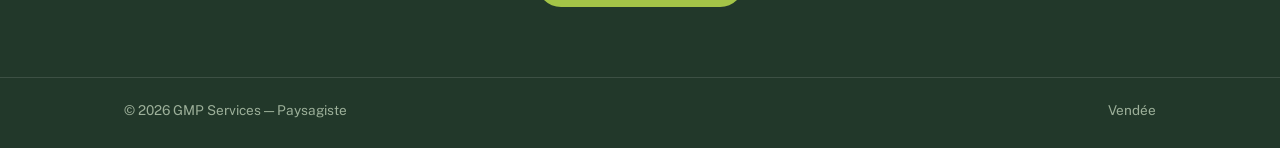
==== commit 1171a763: "First commit" ====
--- a/chantiers.html
+++ b/chantiers.html
@@ -8,8 +8,8 @@
 <link rel="preconnect" href="https://fonts.googleapis.com">
 <link rel="preconnect" href="https://fonts.gstatic.com" crossorigin>
 <link href="https://fonts.googleapis.com/css2?family=Bricolage+Grotesque:opsz,wght@12..96,400;12..96,600;12..96,800&family=Public+Sans:ital,wght@0,400;0,500;0,600;1,400&display=swap" rel="stylesheet">
-<link rel="stylesheet" href="/assets/css/chantiers.css">
-<link rel="icon" href="/assets/media/logo.svg" type="image/svg+xml">
+<link rel="stylesheet" href="./assets/css/chantiers.css">
+<link rel="icon" href="./assets/media/logo.svg" type="image/svg+xml">
 </head>
 <body>
 
@@ -65,7 +65,7 @@
 </footer>
 
 
-<script src="/assets/js/chantiers.js"></script>
+<script src="./assets/js/chantiers.js"></script>
 
 </body>
 </html>
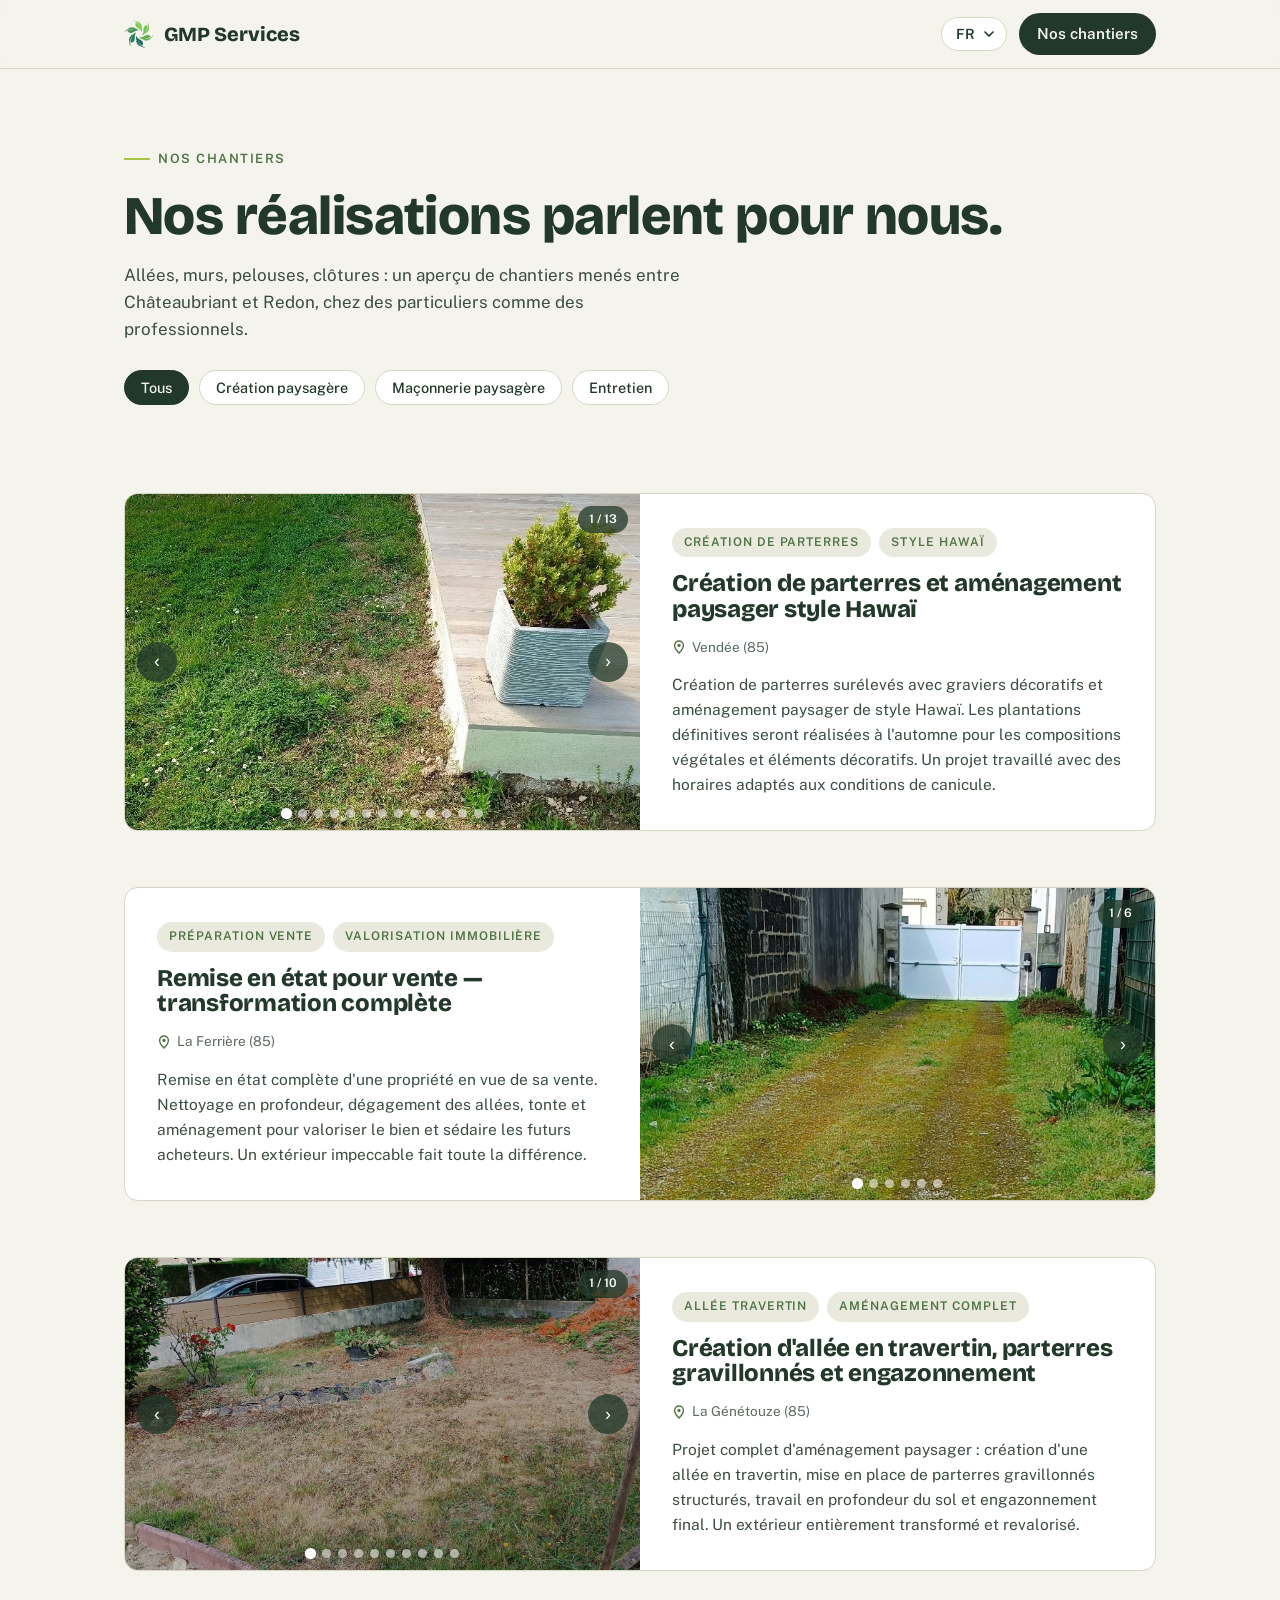
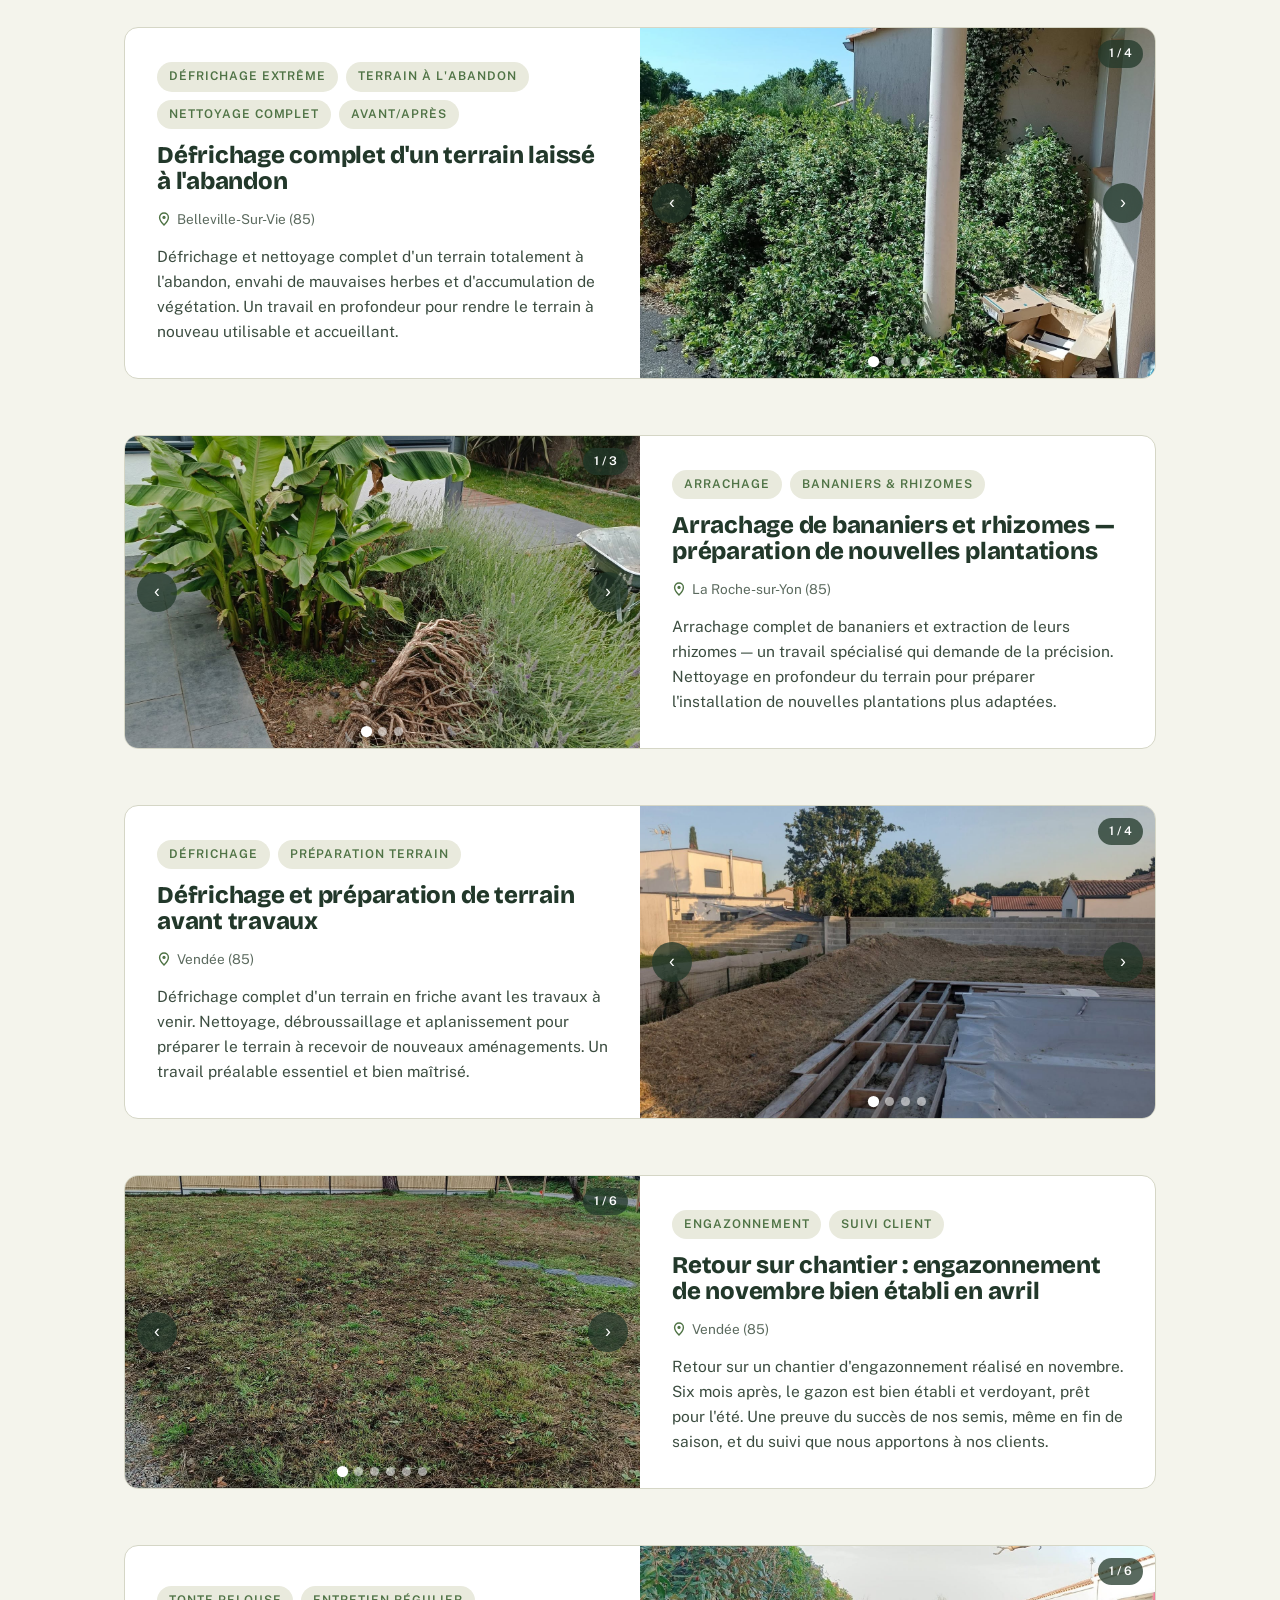
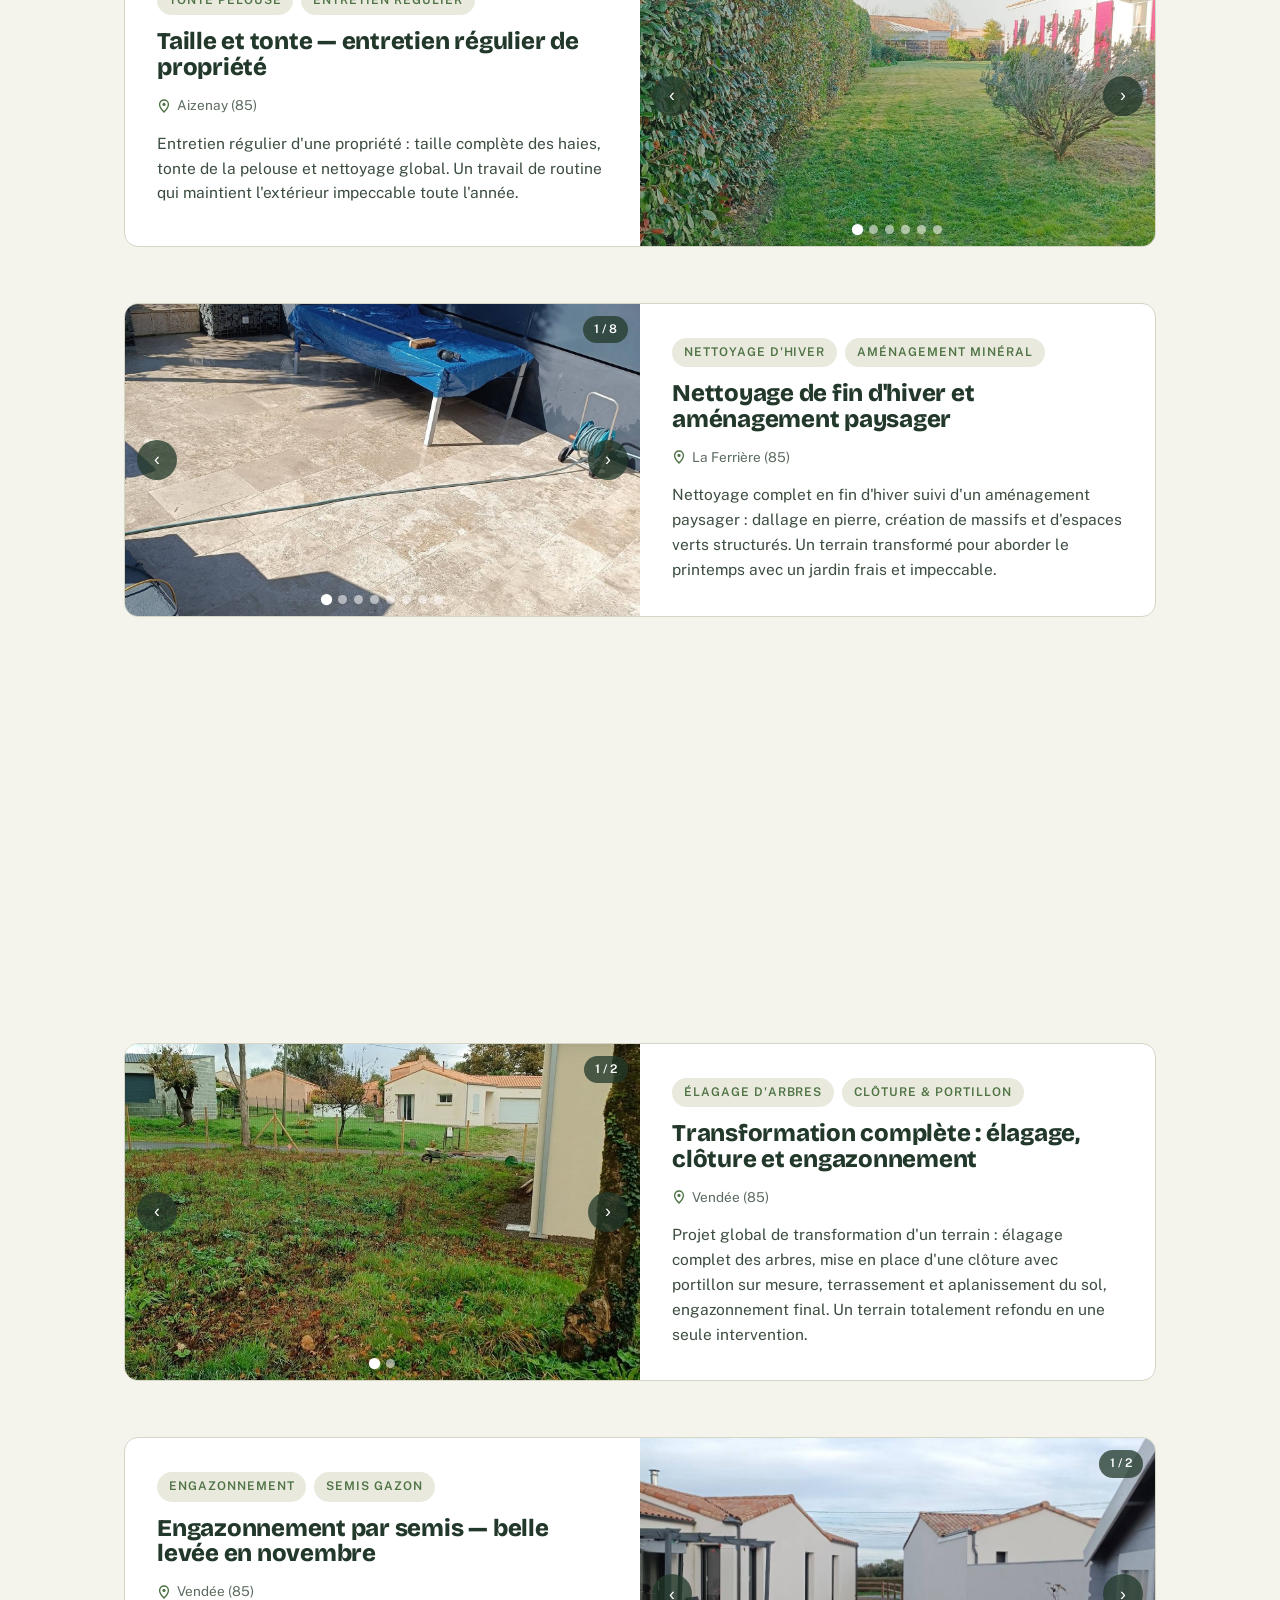
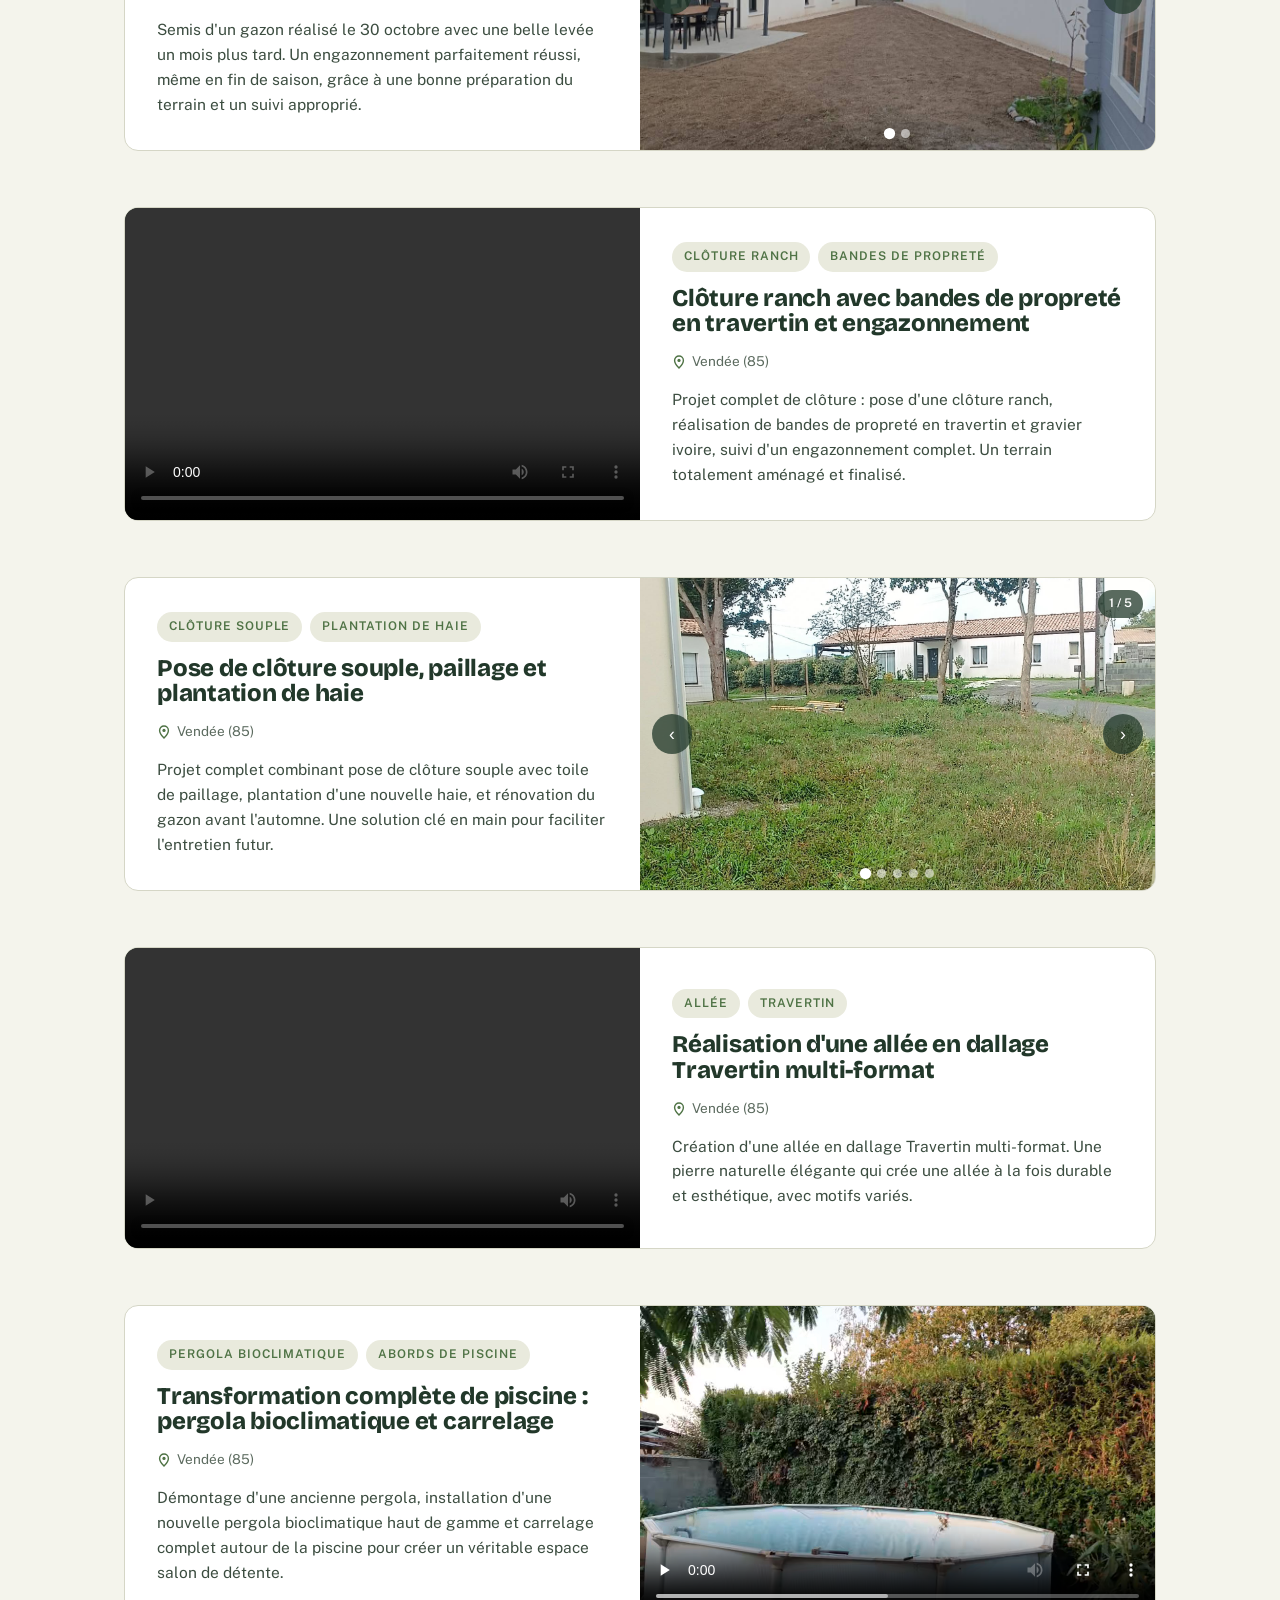
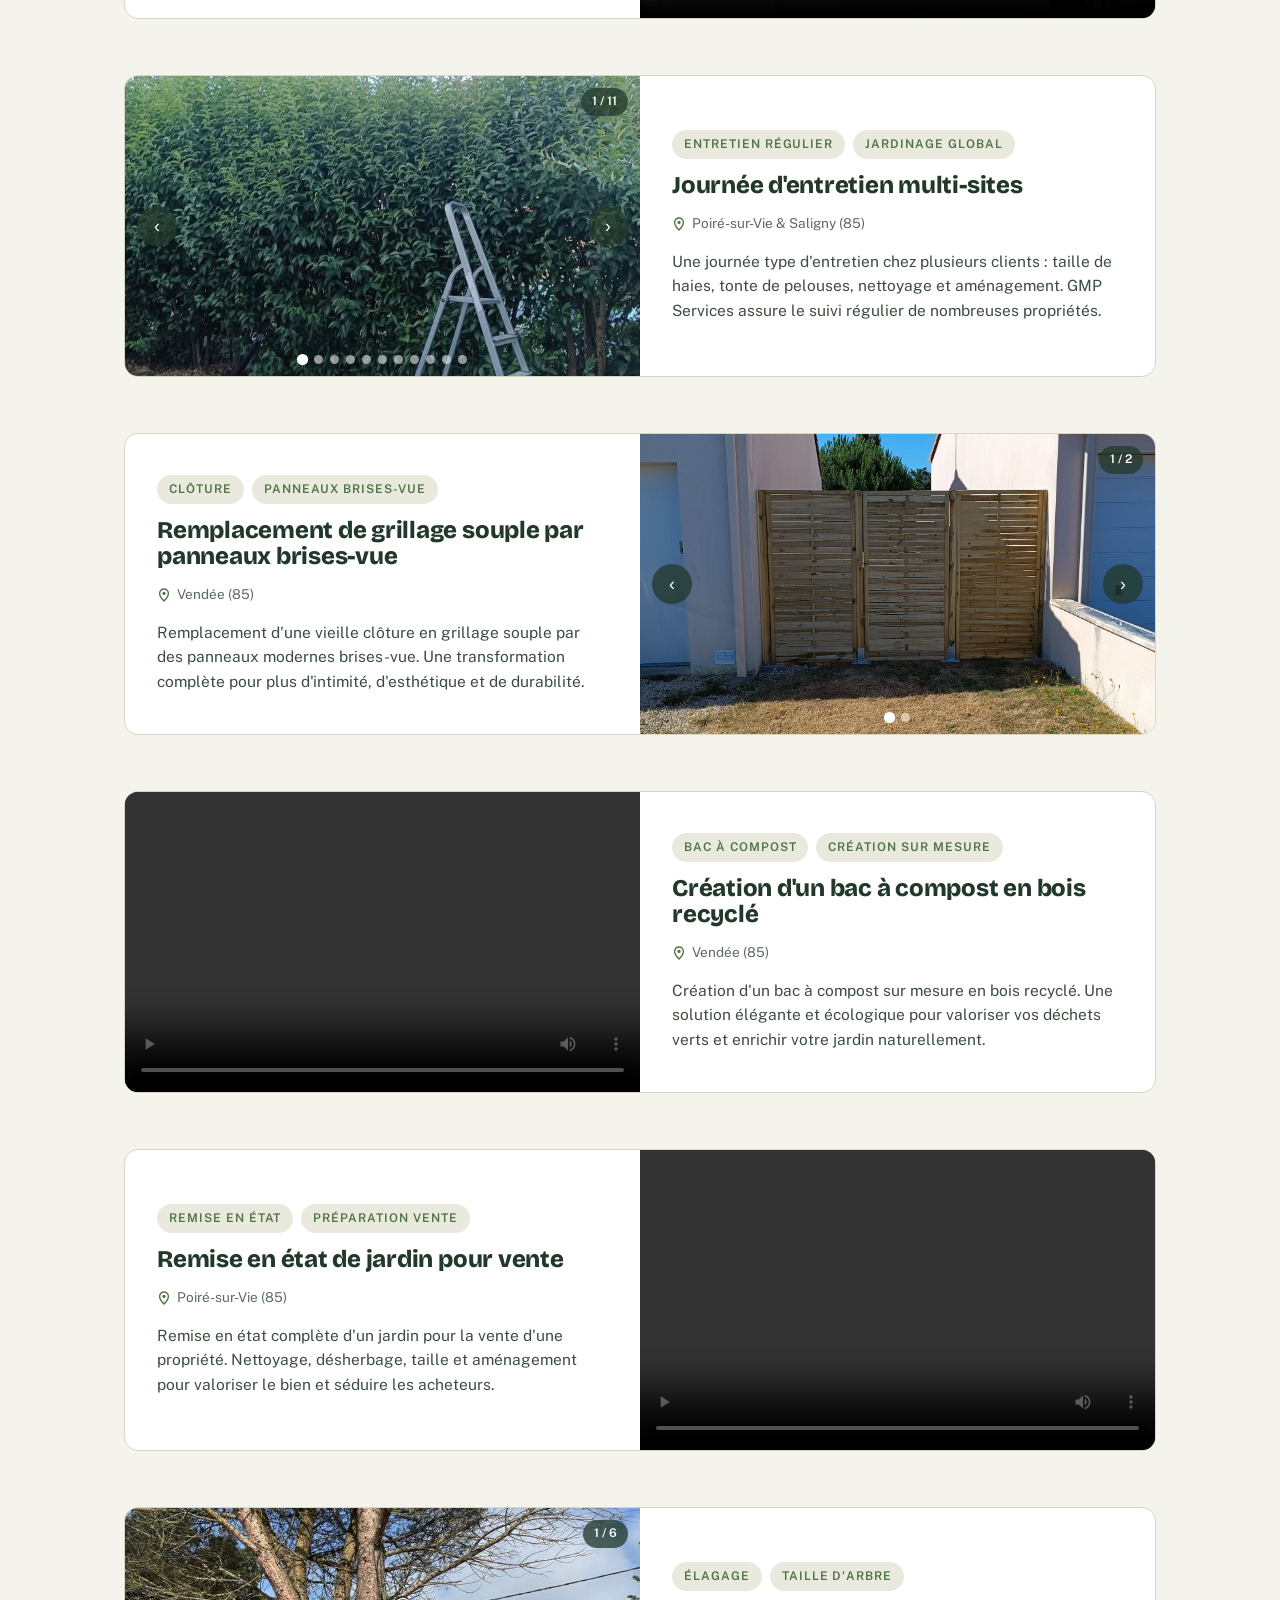
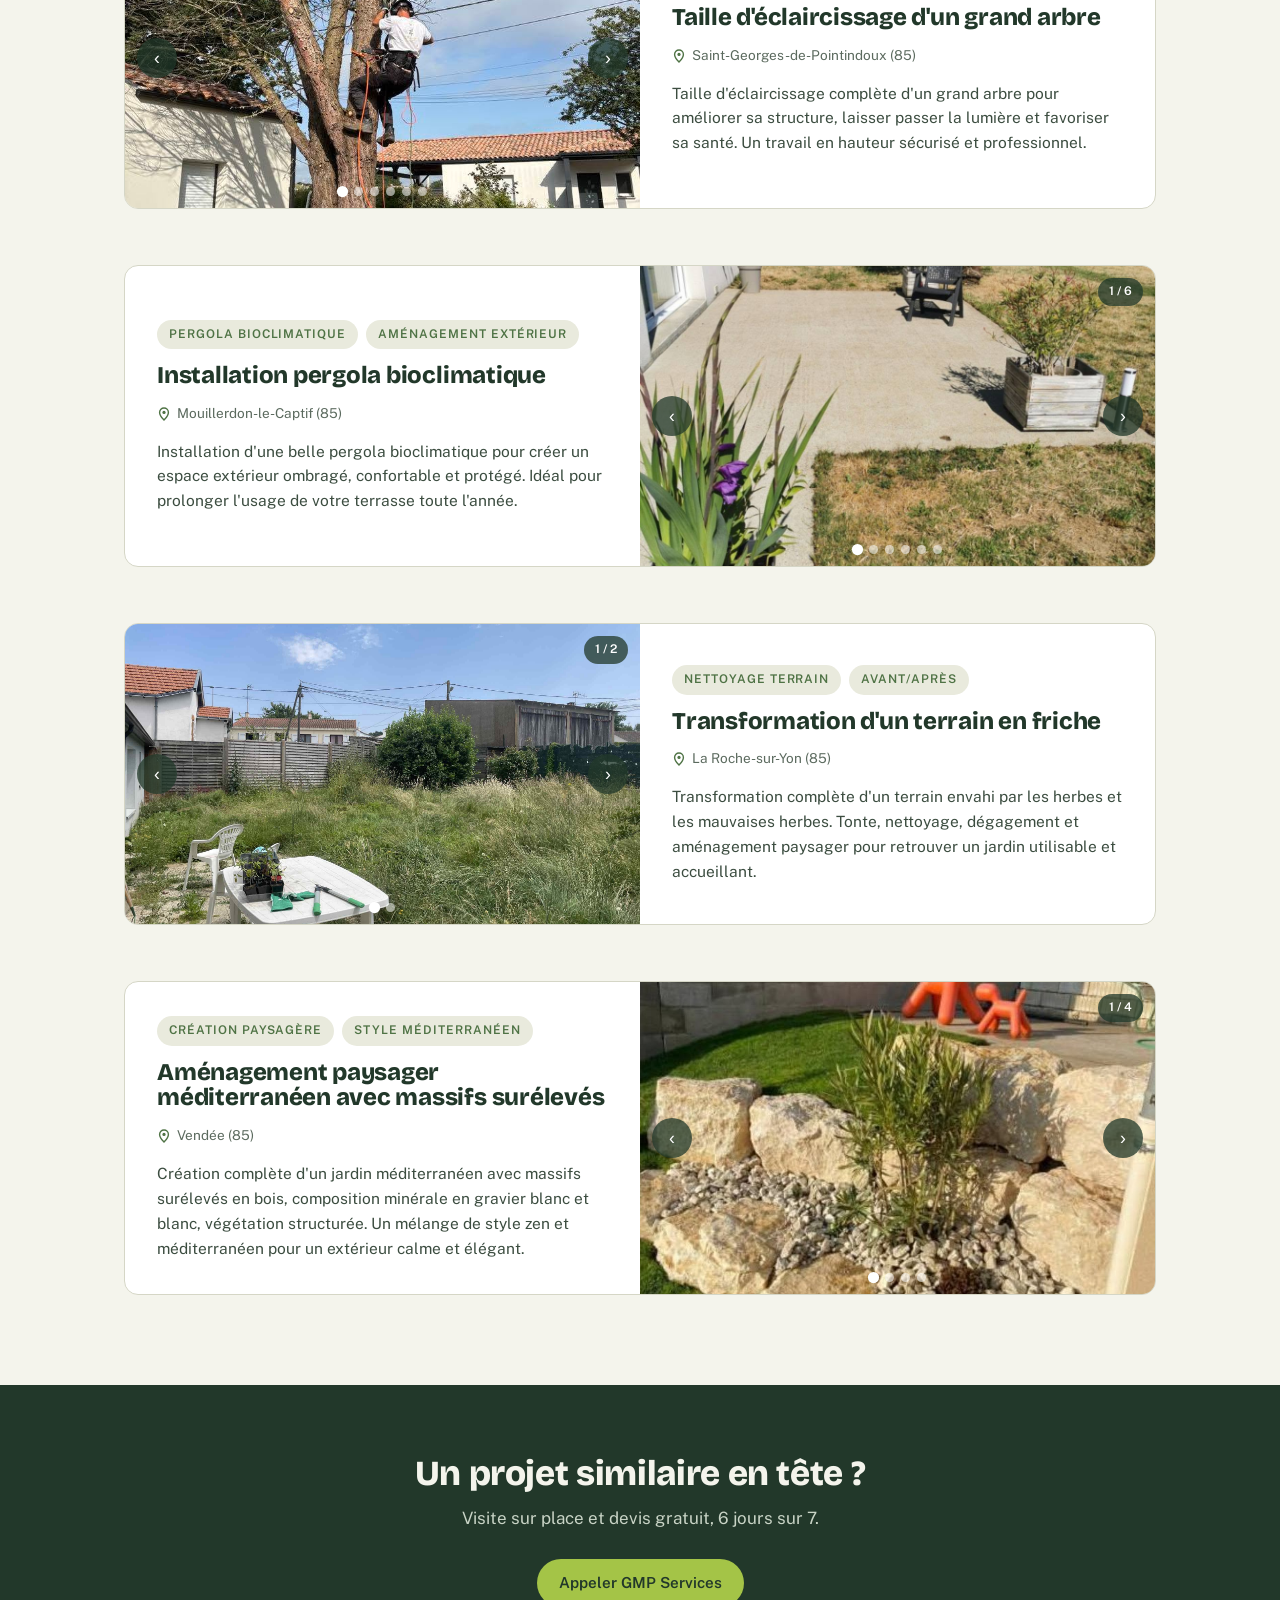
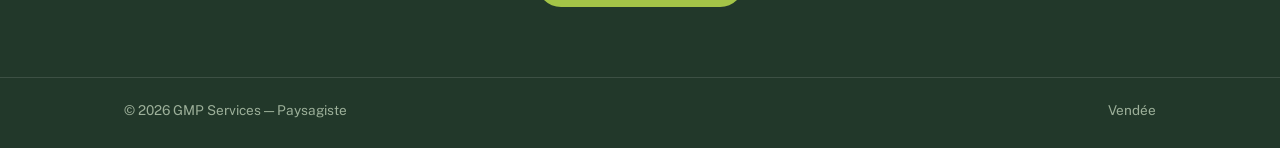
==== commit 8b80a80a: "First commit" ====
--- a/chantiers.html
+++ b/chantiers.html
@@ -15,8 +15,8 @@
 
 <header>
   <div class="wrap nav">
-    <a class="brand" href="/">
-      <img src="/assets/media/logo.svg" alt="GMP Services" width="30" height="30">
+    <a class="brand" href="./index.html">
+      <img src="./assets/media/logo.svg" alt="GMP Services" width="30" height="30">
       GMP Services
     </a>
     
@@ -25,7 +25,7 @@
         <option value="fr" selected>FR</option>
         <option value="en">EN</option>
       </select>
-      <a class="btn" href="/chantiers.html" data-i18n="nav.chantiers">Nos chantiers</a>
+      <a class="btn" href="./chantiers.html" data-i18n="nav.chantiers">Nos chantiers</a>
     </div>
   </div>
 </header>
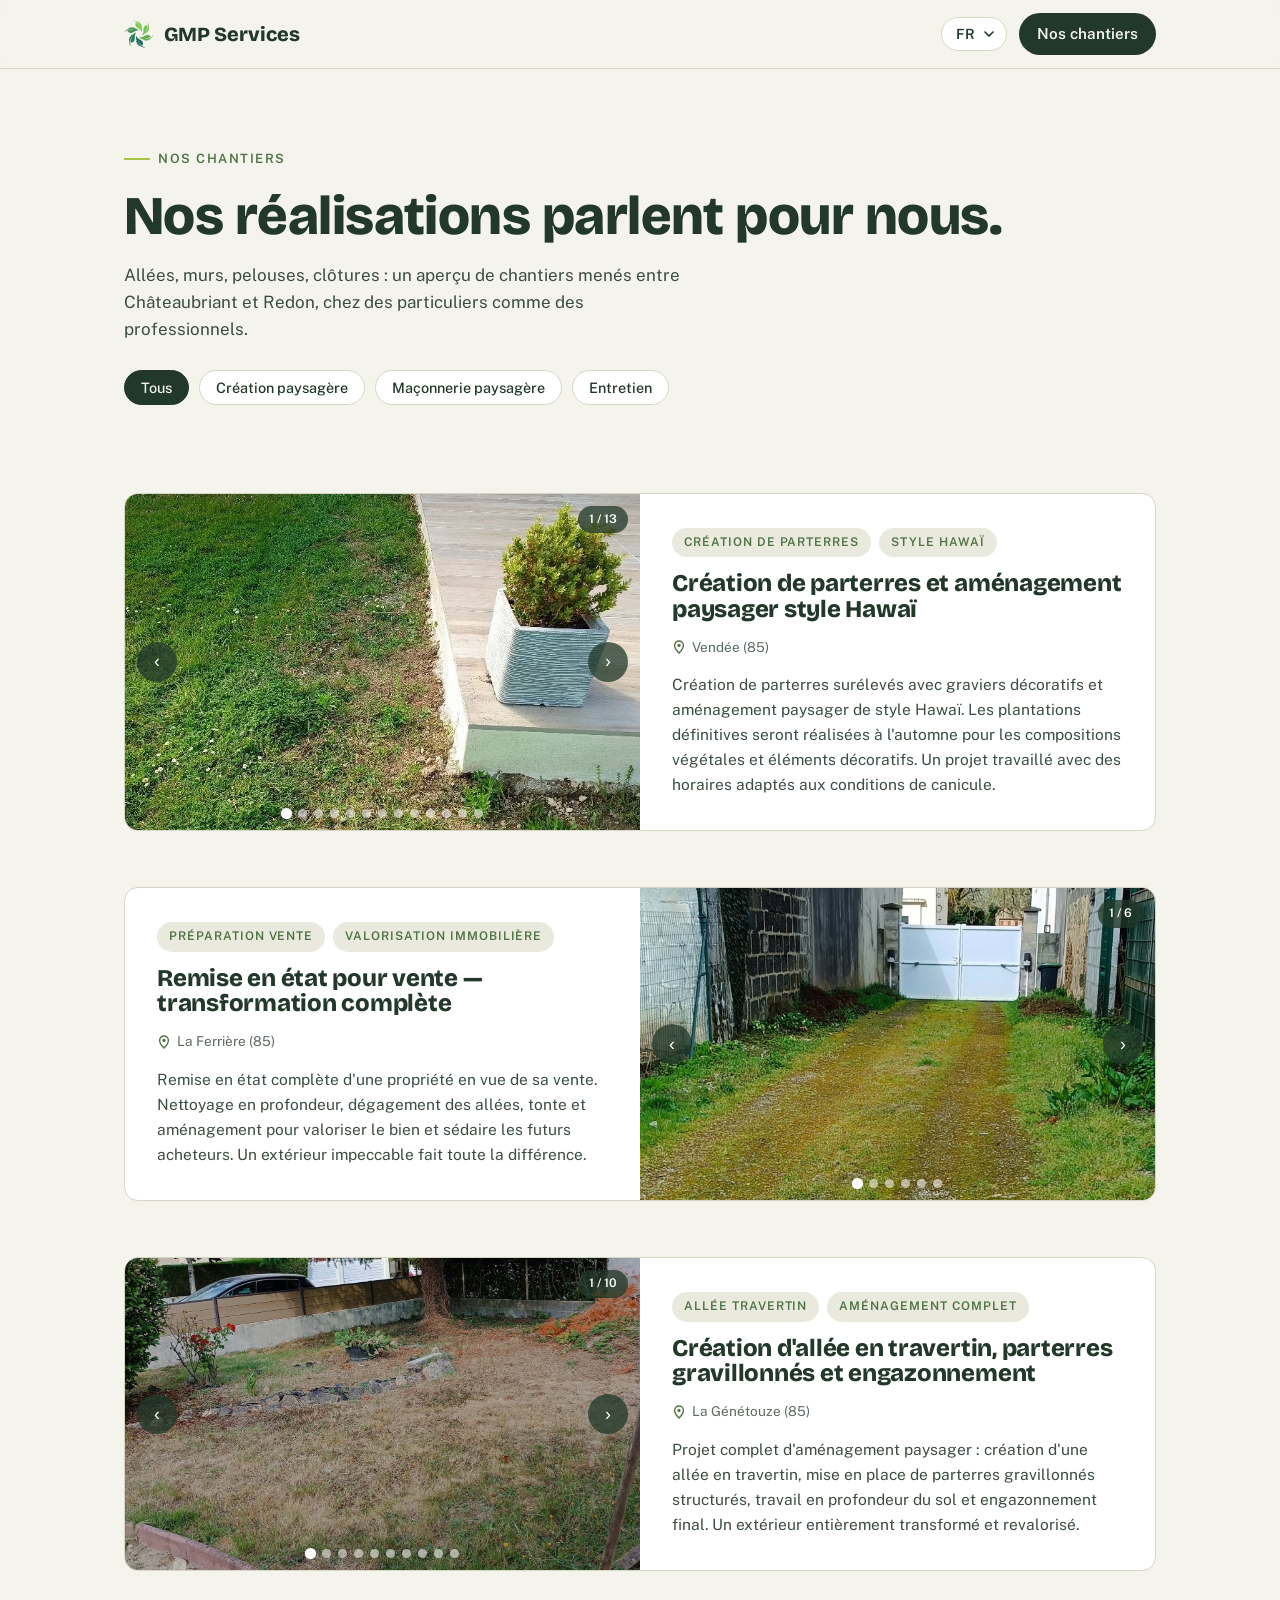
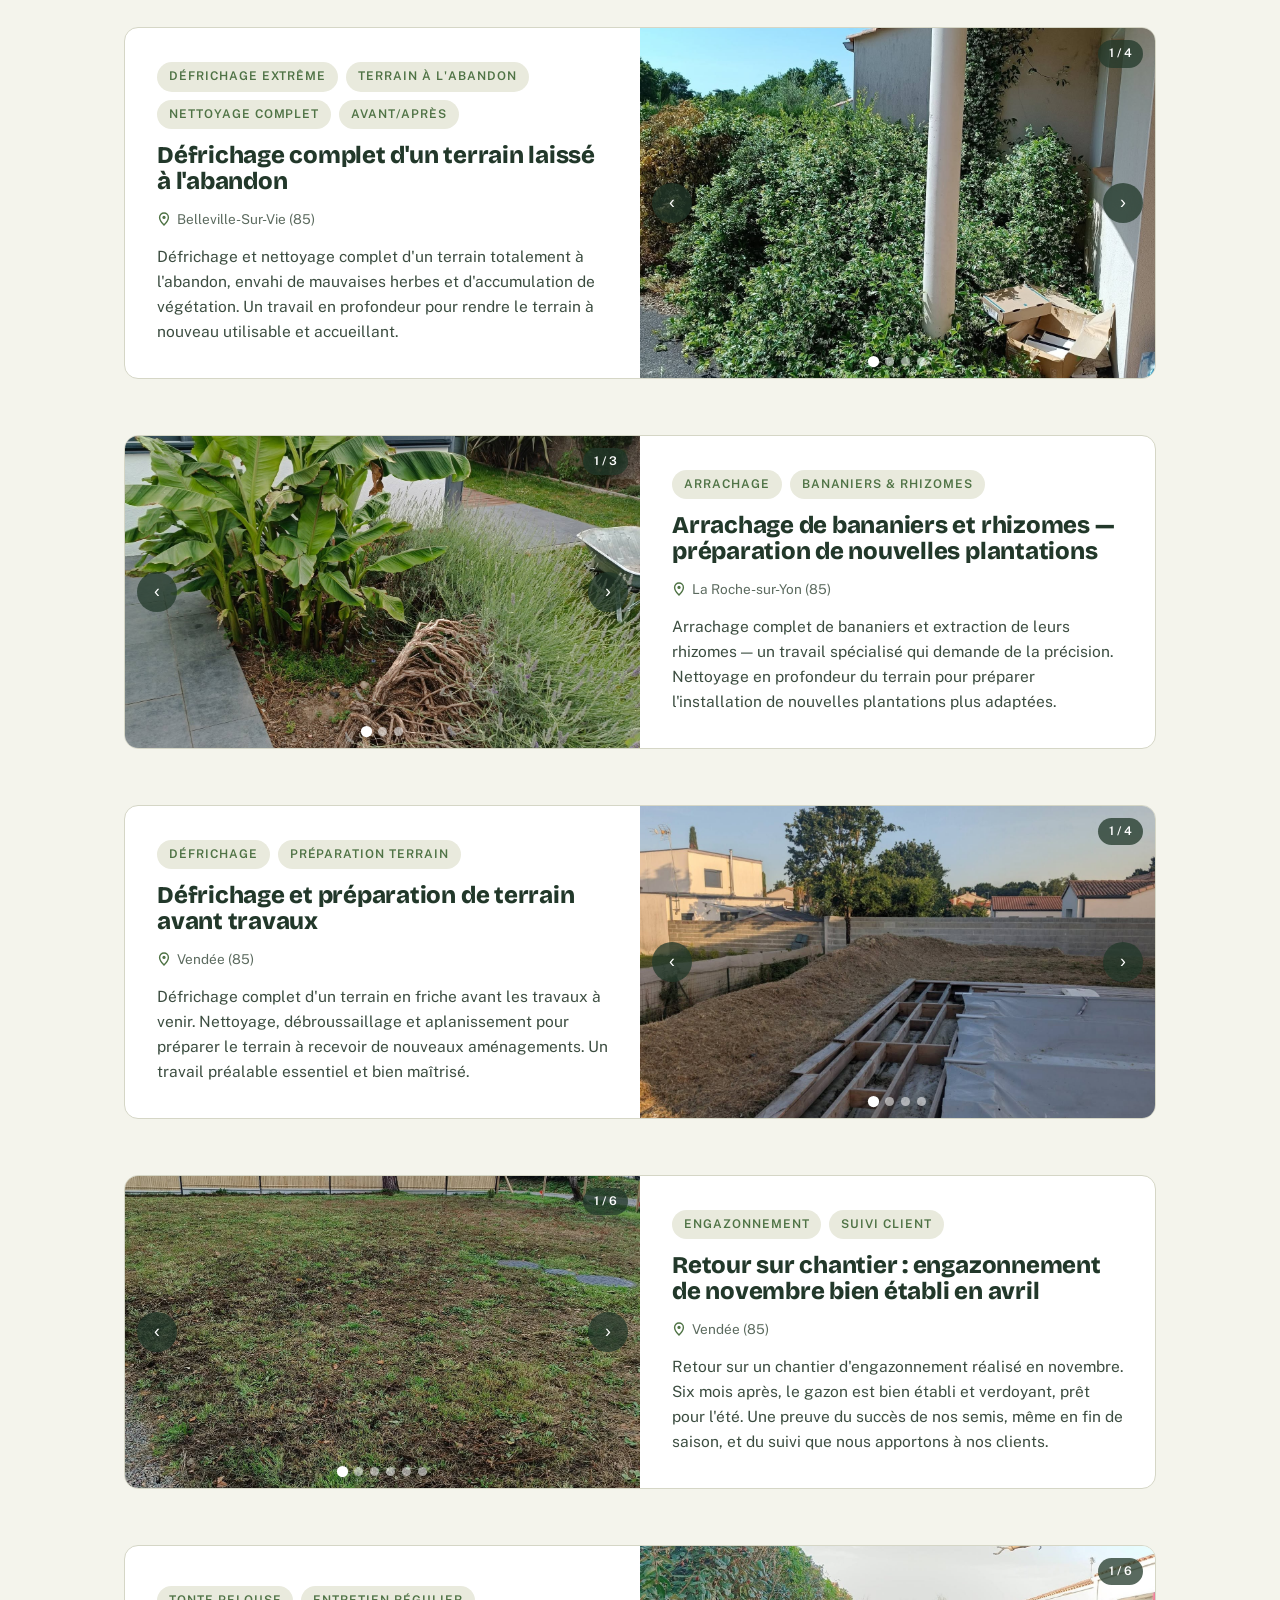
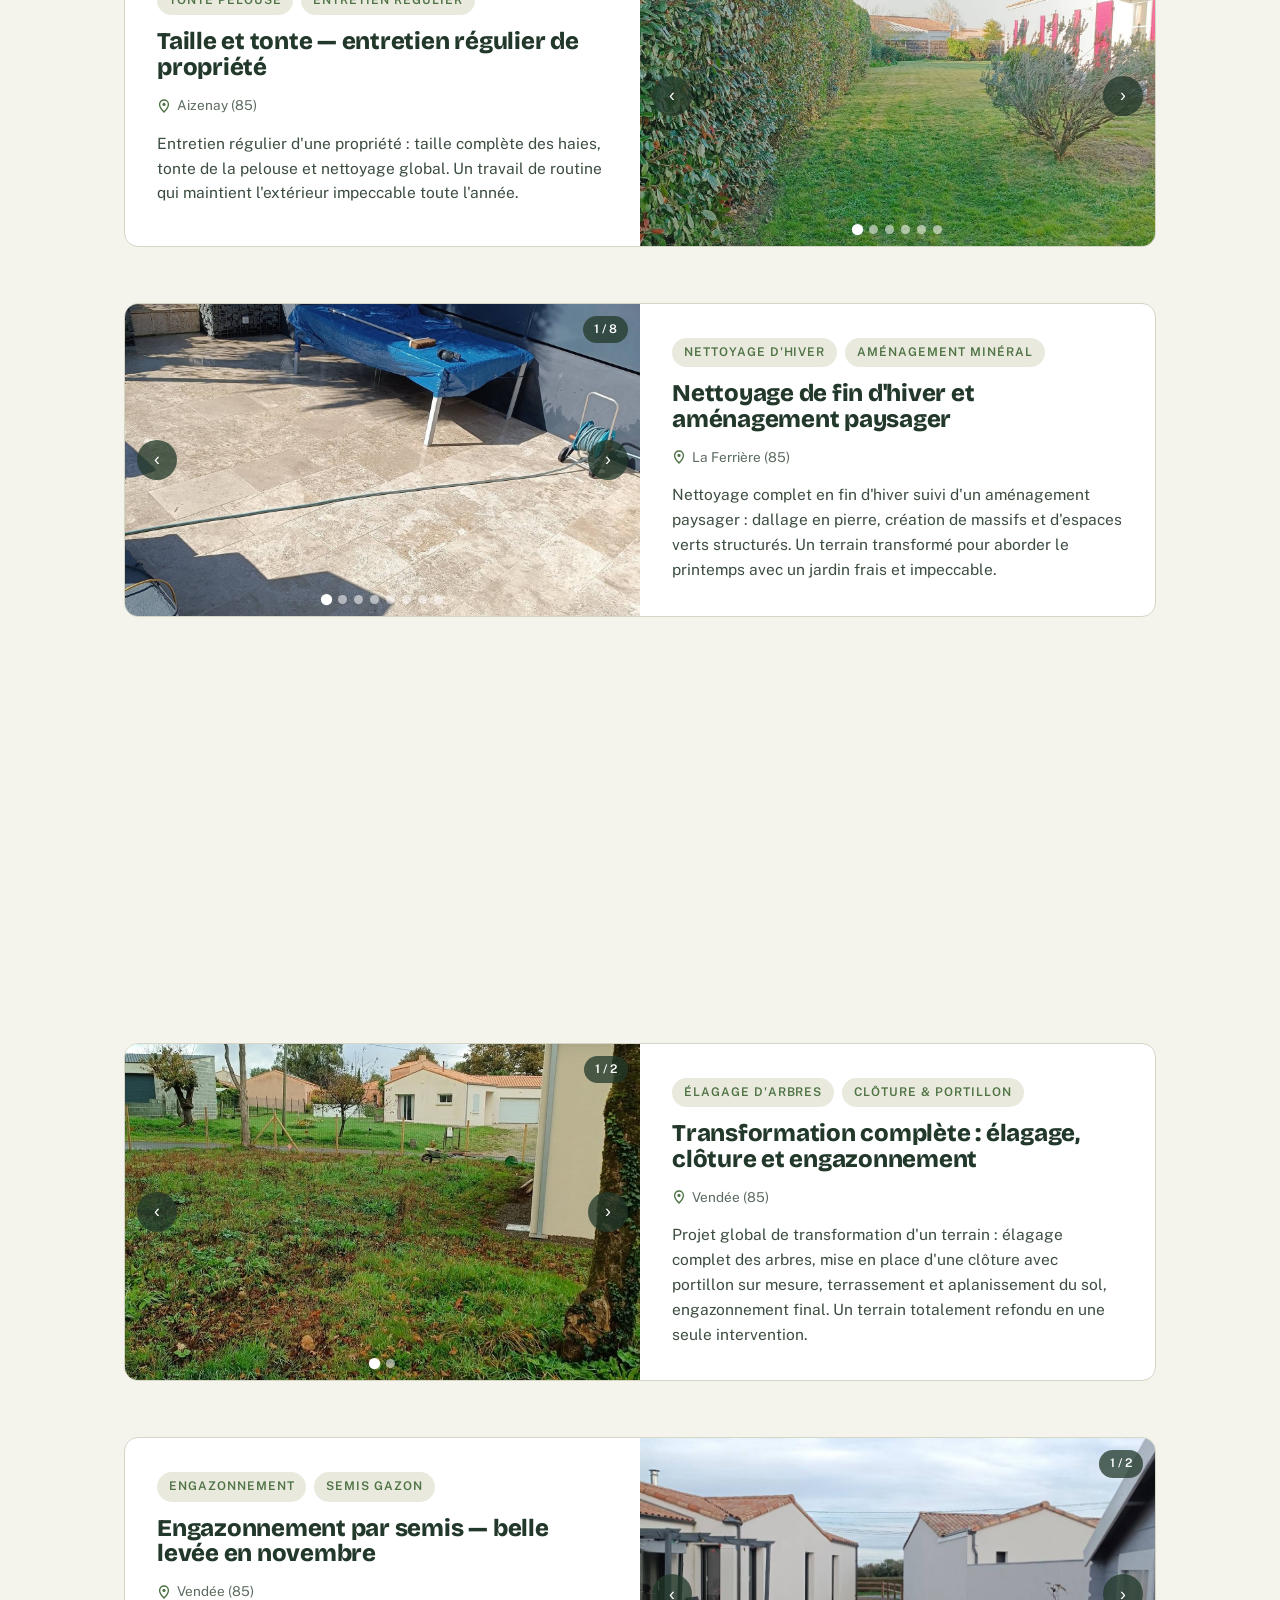
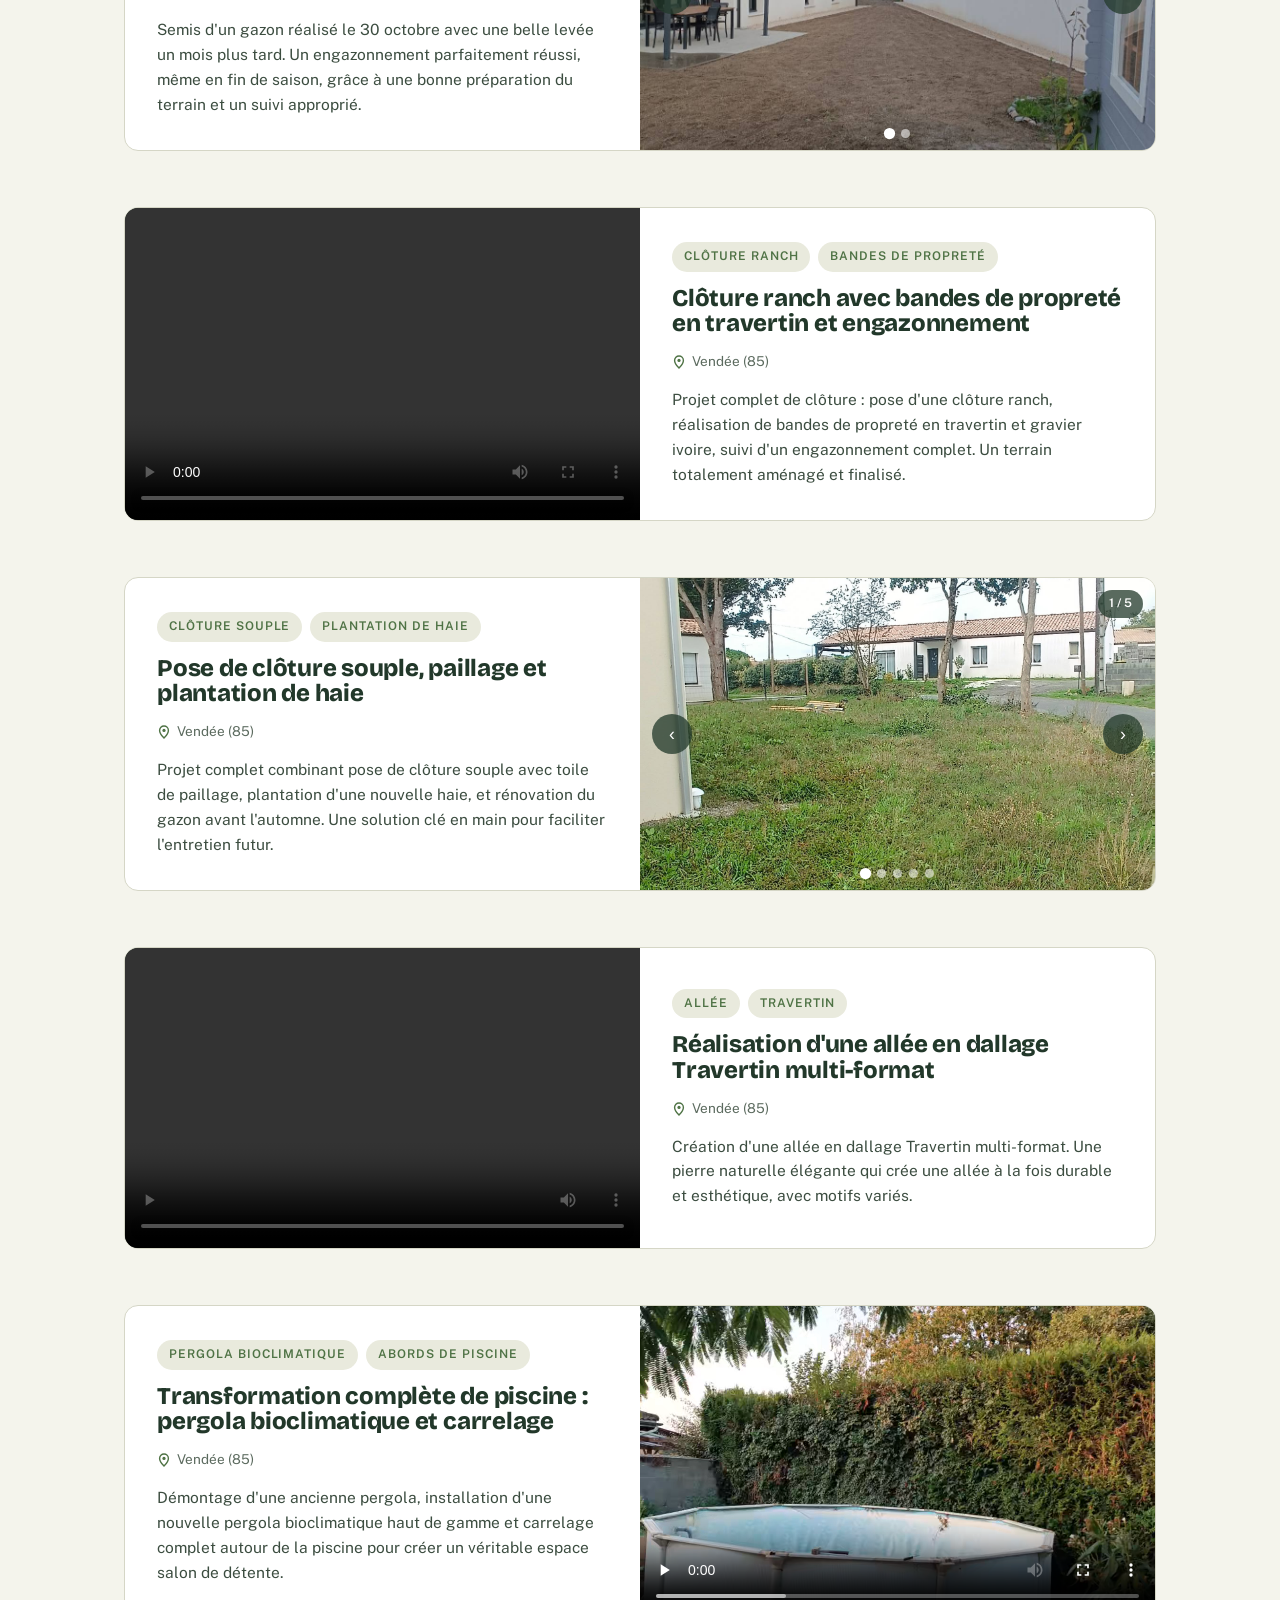
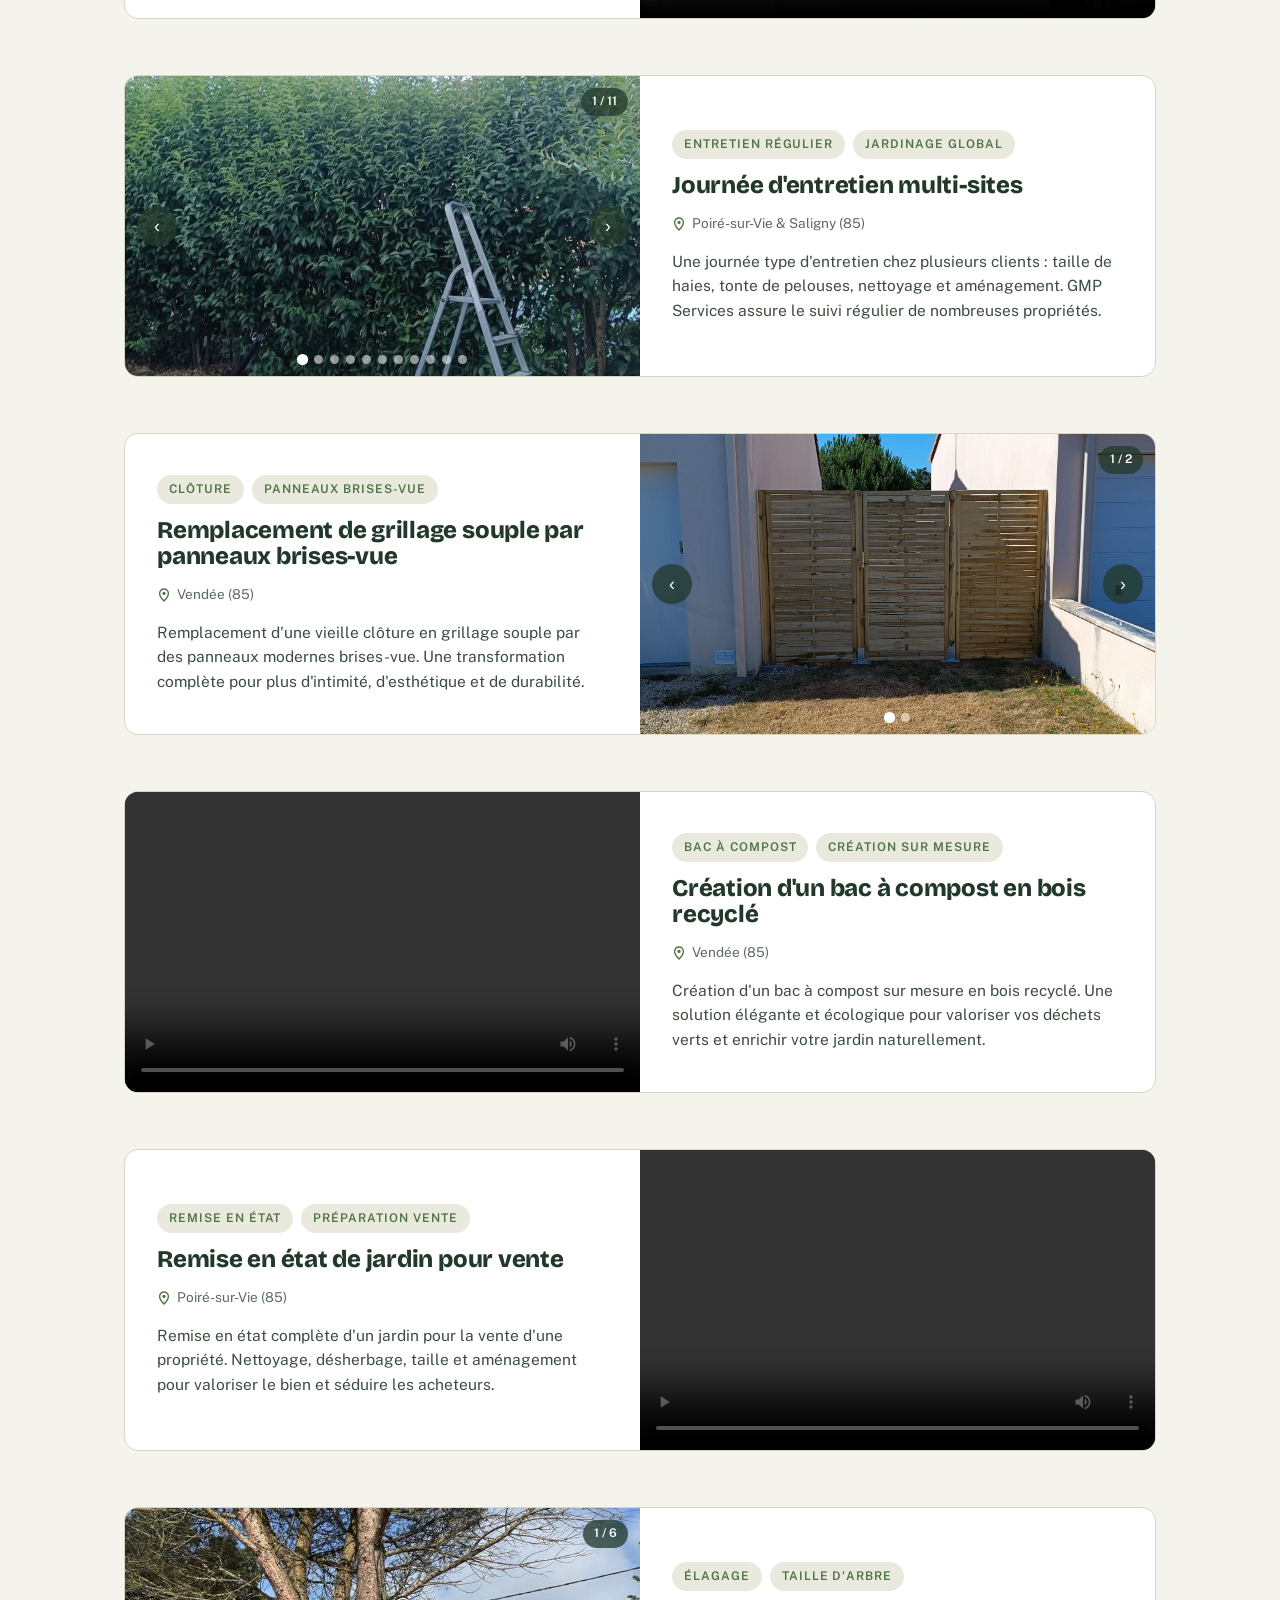
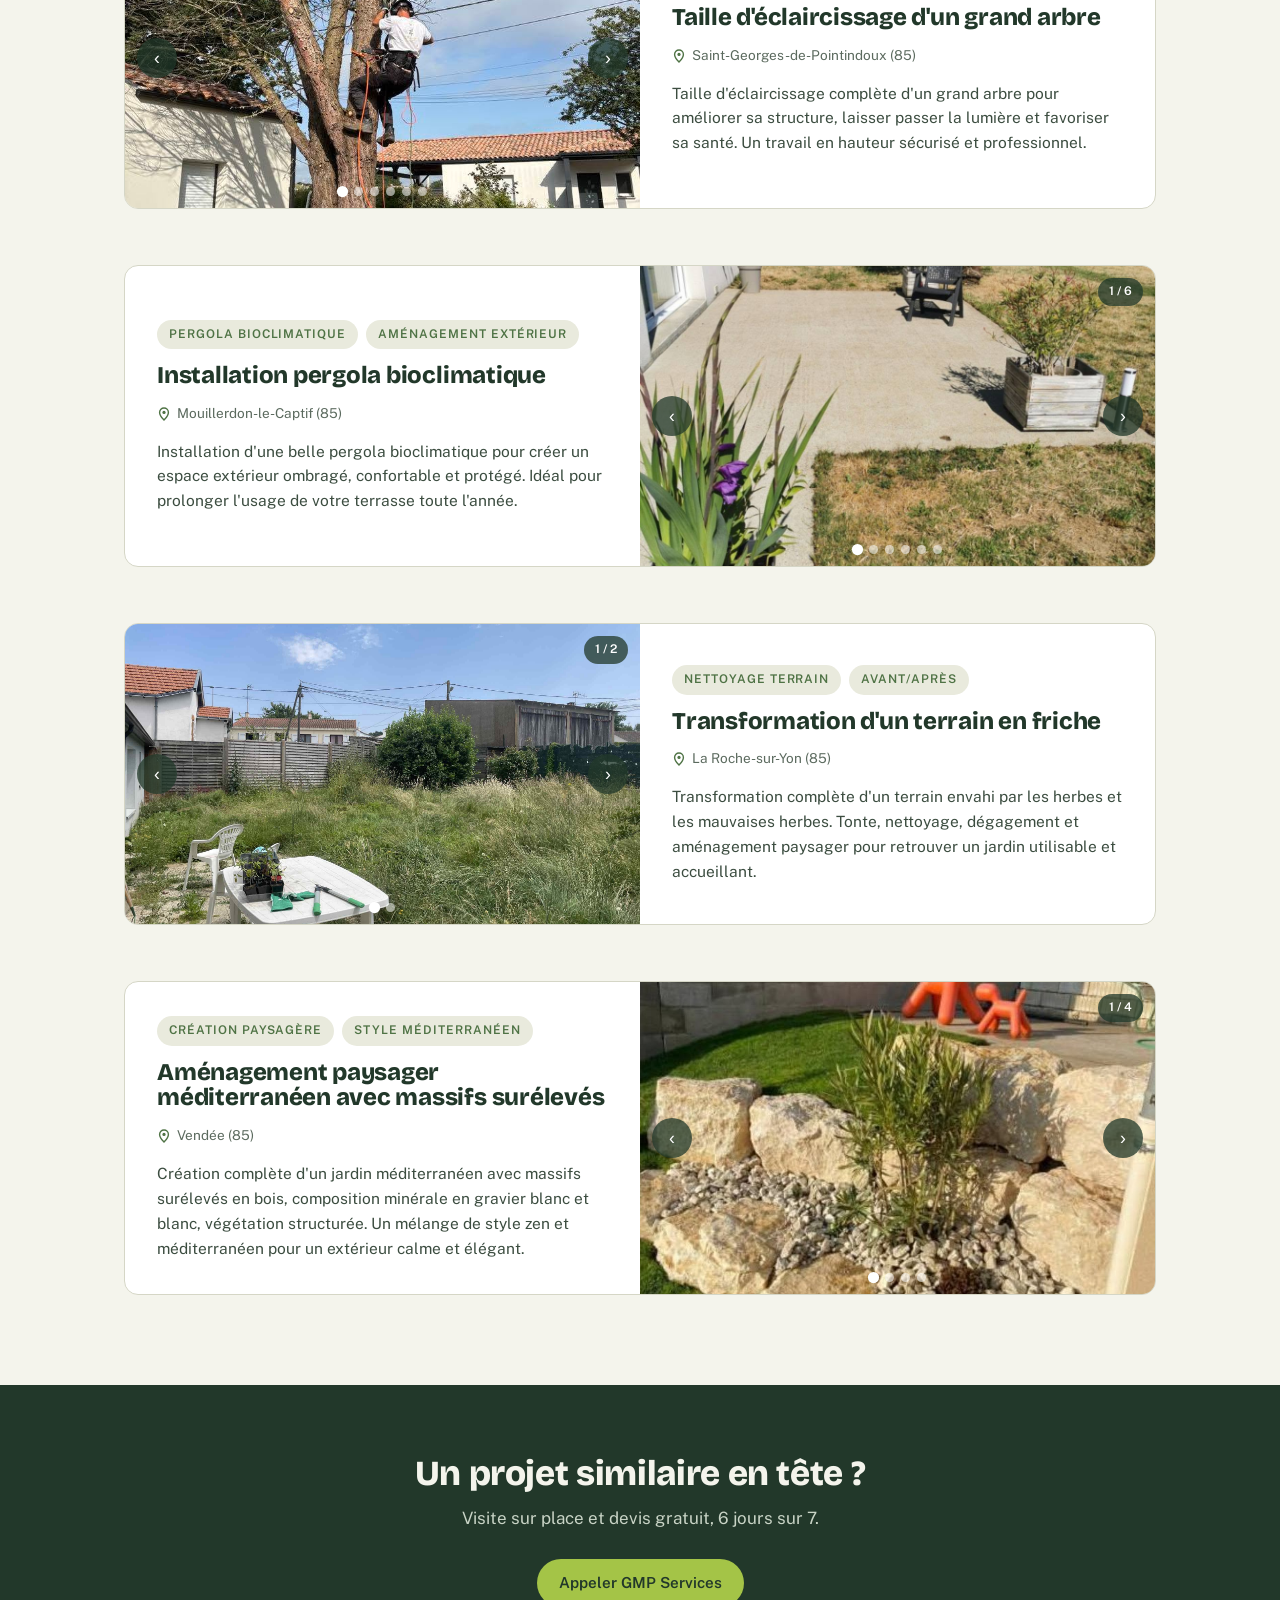
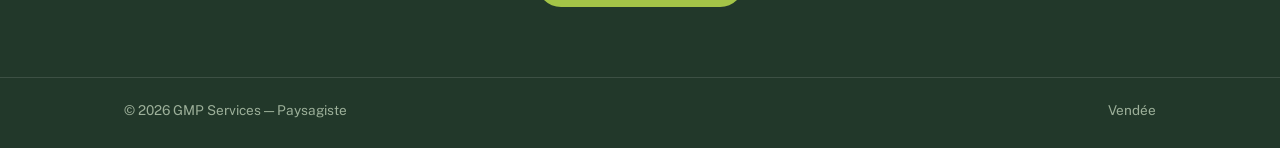
==== commit c319d59a: "last commit mobile" ====
--- a/chantiers.html
+++ b/chantiers.html
@@ -17,7 +17,7 @@
   <div class="wrap nav">
     <a class="brand" href="./index.html">
       <img src="./assets/media/logo.svg" alt="GMP Services" width="30" height="30">
-      GMP Services
+      <span>GMP Services</span>
     </a>
     
     <div class="nav-actions">
--- a/assets/css/chantiers.css
+++ b/assets/css/chantiers.css
@@ -484,4 +484,16 @@
      .track {
          scroll-behavior: auto
      }
- }+ }
+
+@media  screen and (max-width: 560px) {
+  .brand, .contact-card a {
+    font-size: 1rem!important;
+  }
+  .brand span {
+    display: none;
+  }
+  .btn{
+    padding: 12px!important;
+  }
+}
